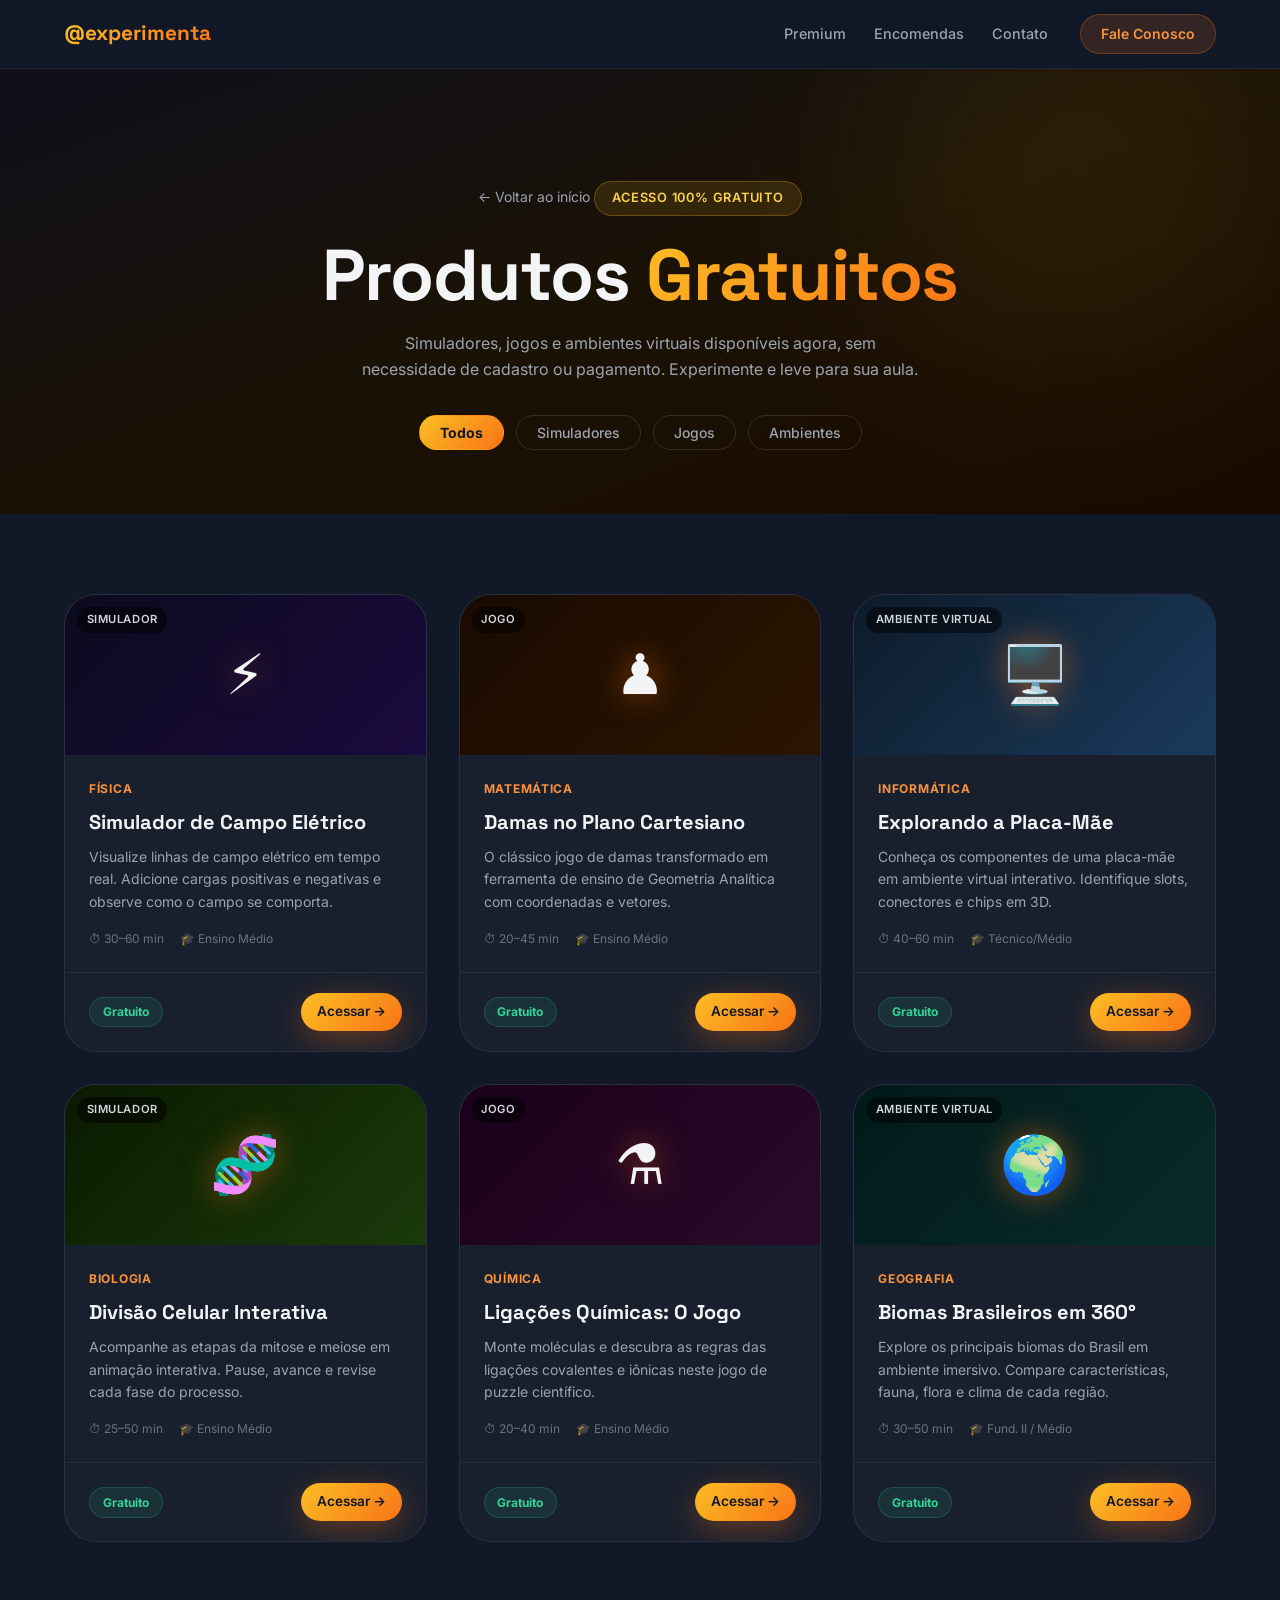
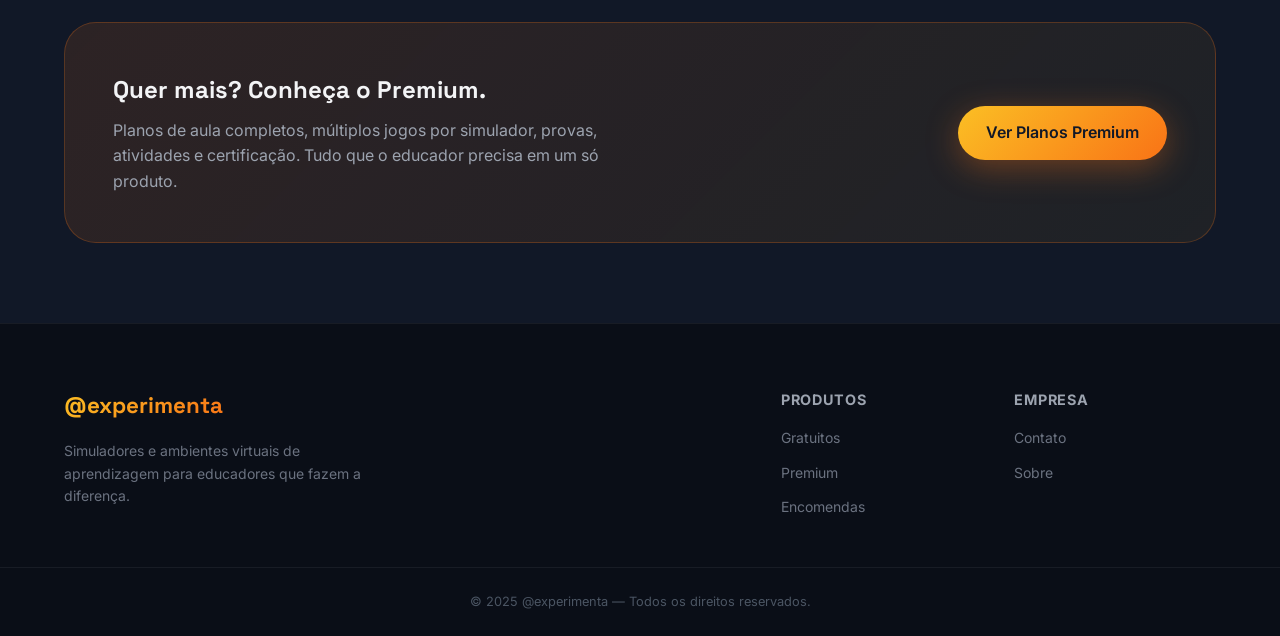
==== produtos.html @ bd44a57b "feat: criar landing page completa @experimenta Página de vendas para simuladores, ambientes virtuais" ====
<!DOCTYPE html>
<html lang="pt-BR">
<head>
  <meta charset="UTF-8" />
  <meta name="viewport" content="width=device-width, initial-scale=1.0" />
  <title>Produtos Gratuitos — @experimenta</title>
  <meta name="description" content="Explore simuladores, jogos digitais e ambientes virtuais de aprendizagem gratuitos do @experimenta." />
  <link rel="preconnect" href="https://fonts.googleapis.com" />
  <link rel="preconnect" href="https://fonts.gstatic.com" crossorigin />
  <link href="https://fonts.googleapis.com/css2?family=Inter:wght@400;500;600;700;800;900&family=Space+Grotesk:wght@400;500;600;700&display=swap" rel="stylesheet" />
  <link rel="stylesheet" href="styles.css" />
</head>
<body>

  <!-- NAVBAR -->
  <header class="navbar">
    <div class="container navbar__inner">
      <a href="index.html" class="navbar__logo">@experimenta</a>
      <nav class="navbar__links">
        <a href="index.html#premium">Premium</a>
        <a href="index.html#encomendas">Encomendas</a>
        <a href="index.html#contato">Contato</a>
      </nav>
      <a href="index.html#contato" class="btn btn--nav">Fale Conosco</a>
    </div>
  </header>

  <!-- HEADER DA PÁGINA -->
  <section class="products-hero">
    <div class="hero__bg-shape hero__bg-shape--1"></div>
    <div class="container products-hero__inner">
      <a href="index.html" class="back-link">← Voltar ao início</a>
      <span class="hero__badge">Acesso 100% Gratuito</span>
      <h1>Produtos <span class="highlight">Gratuitos</span></h1>
      <p>Simuladores, jogos e ambientes virtuais disponíveis agora, sem necessidade de cadastro ou pagamento. Experimente e leve para sua aula.</p>
      <div class="products-filter">
        <button class="filter-btn filter-btn--active" data-filter="all">Todos</button>
        <button class="filter-btn" data-filter="simulador">Simuladores</button>
        <button class="filter-btn" data-filter="jogo">Jogos</button>
        <button class="filter-btn" data-filter="ambiente">Ambientes</button>
      </div>
    </div>
  </section>

  <!-- GRADE DE PRODUTOS -->
  <section class="products-grid-section">
    <div class="container">
      <div class="products-grid" id="products-grid">

        <!-- PRODUTO 1 -->
        <article class="product-card" data-category="simulador">
          <div class="product-card__thumb product-card__thumb--physics">
            <span class="product-card__emoji">⚡</span>
            <span class="product-card__type">Simulador</span>
          </div>
          <div class="product-card__body">
            <span class="product-card__subject">Física</span>
            <h3>Simulador de Campo Elétrico</h3>
            <p>Visualize linhas de campo elétrico em tempo real. Adicione cargas positivas e negativas e observe como o campo se comporta.</p>
            <div class="product-card__meta">
              <span>⏱ 30–60 min</span>
              <span>🎓 Ensino Médio</span>
            </div>
          </div>
          <div class="product-card__footer">
            <span class="badge-free">Gratuito</span>
            <a href="#" class="btn btn--primary btn--sm">Acessar →</a>
          </div>
        </article>

        <!-- PRODUTO 2 -->
        <article class="product-card" data-category="jogo">
          <div class="product-card__thumb product-card__thumb--math">
            <span class="product-card__emoji">♟️</span>
            <span class="product-card__type">Jogo</span>
          </div>
          <div class="product-card__body">
            <span class="product-card__subject">Matemática</span>
            <h3>Damas no Plano Cartesiano</h3>
            <p>O clássico jogo de damas transformado em ferramenta de ensino de Geometria Analítica com coordenadas e vetores.</p>
            <div class="product-card__meta">
              <span>⏱ 20–45 min</span>
              <span>🎓 Ensino Médio</span>
            </div>
          </div>
          <div class="product-card__footer">
            <span class="badge-free">Gratuito</span>
            <a href="#" class="btn btn--primary btn--sm">Acessar →</a>
          </div>
        </article>

        <!-- PRODUTO 3 -->
        <article class="product-card" data-category="ambiente">
          <div class="product-card__thumb product-card__thumb--hardware">
            <span class="product-card__emoji">🖥️</span>
            <span class="product-card__type">Ambiente Virtual</span>
          </div>
          <div class="product-card__body">
            <span class="product-card__subject">Informática</span>
            <h3>Explorando a Placa-Mãe</h3>
            <p>Conheça os componentes de uma placa-mãe em ambiente virtual interativo. Identifique slots, conectores e chips em 3D.</p>
            <div class="product-card__meta">
              <span>⏱ 40–60 min</span>
              <span>🎓 Técnico/Médio</span>
            </div>
          </div>
          <div class="product-card__footer">
            <span class="badge-free">Gratuito</span>
            <a href="#" class="btn btn--primary btn--sm">Acessar →</a>
          </div>
        </article>

        <!-- PRODUTO 4 -->
        <article class="product-card" data-category="simulador">
          <div class="product-card__thumb product-card__thumb--bio">
            <span class="product-card__emoji">🧬</span>
            <span class="product-card__type">Simulador</span>
          </div>
          <div class="product-card__body">
            <span class="product-card__subject">Biologia</span>
            <h3>Divisão Celular Interativa</h3>
            <p>Acompanhe as etapas da mitose e meiose em animação interativa. Pause, avance e revise cada fase do processo.</p>
            <div class="product-card__meta">
              <span>⏱ 25–50 min</span>
              <span>🎓 Ensino Médio</span>
            </div>
          </div>
          <div class="product-card__footer">
            <span class="badge-free">Gratuito</span>
            <a href="#" class="btn btn--primary btn--sm">Acessar →</a>
          </div>
        </article>

        <!-- PRODUTO 5 -->
        <article class="product-card" data-category="jogo">
          <div class="product-card__thumb product-card__thumb--chemistry">
            <span class="product-card__emoji">⚗️</span>
            <span class="product-card__type">Jogo</span>
          </div>
          <div class="product-card__body">
            <span class="product-card__subject">Química</span>
            <h3>Ligações Químicas: O Jogo</h3>
            <p>Monte moléculas e descubra as regras das ligações covalentes e iônicas neste jogo de puzzle científico.</p>
            <div class="product-card__meta">
              <span>⏱ 20–40 min</span>
              <span>🎓 Ensino Médio</span>
            </div>
          </div>
          <div class="product-card__footer">
            <span class="badge-free">Gratuito</span>
            <a href="#" class="btn btn--primary btn--sm">Acessar →</a>
          </div>
        </article>

        <!-- PRODUTO 6 -->
        <article class="product-card" data-category="ambiente">
          <div class="product-card__thumb product-card__thumb--geo">
            <span class="product-card__emoji">🌍</span>
            <span class="product-card__type">Ambiente Virtual</span>
          </div>
          <div class="product-card__body">
            <span class="product-card__subject">Geografia</span>
            <h3>Biomas Brasileiros em 360°</h3>
            <p>Explore os principais biomas do Brasil em ambiente imersivo. Compare características, fauna, flora e clima de cada região.</p>
            <div class="product-card__meta">
              <span>⏱ 30–50 min</span>
              <span>🎓 Fund. II / Médio</span>
            </div>
          </div>
          <div class="product-card__footer">
            <span class="badge-free">Gratuito</span>
            <a href="#" class="btn btn--primary btn--sm">Acessar →</a>
          </div>
        </article>

      </div>
    </div>
  </section>

  <!-- BANNER PREMIUM -->
  <section class="products-premium-banner">
    <div class="container">
      <div class="premium-banner">
        <div class="premium-banner__text">
          <h3>Quer mais? Conheça o Premium.</h3>
          <p>Planos de aula completos, múltiplos jogos por simulador, provas, atividades e certificação. Tudo que o educador precisa em um só produto.</p>
        </div>
        <a href="index.html#premium" class="btn btn--primary btn--lg">Ver Planos Premium</a>
      </div>
    </div>
  </section>

  <!-- FOOTER -->
  <footer class="footer">
    <div class="container footer__inner">
      <div class="footer__brand">
        <a href="index.html" class="navbar__logo">@experimenta</a>
        <p>Simuladores e ambientes virtuais de aprendizagem para educadores que fazem a diferença.</p>
      </div>
      <div class="footer__links">
        <div class="footer__col">
          <h5>Produtos</h5>
          <a href="produtos.html">Gratuitos</a>
          <a href="index.html#premium">Premium</a>
          <a href="index.html#encomendas">Encomendas</a>
        </div>
        <div class="footer__col">
          <h5>Empresa</h5>
          <a href="index.html#contato">Contato</a>
          <a href="#">Sobre</a>
        </div>
      </div>
    </div>
    <div class="footer__bottom">
      <p>© 2025 @experimenta — Todos os direitos reservados.</p>
    </div>
  </footer>

  <script src="main.js"></script>
</body>
</html>
---- styles.css ----
/* ================================================
   @experimenta — Design System
   Identidade visual: Amarelo & Laranja
   ================================================ */

:root {
  /* Brand Colors */
  --yellow-50:  #fffbeb;
  --yellow-100: #fef3c7;
  --yellow-300: #fcd34d;
  --yellow-400: #fbbf24;
  --yellow-500: #f59e0b;
  --yellow-600: #d97706;

  --orange-400: #fb923c;
  --orange-500: #f97316;
  --orange-600: #ea580c;
  --orange-700: #c2410c;

  /* Neutral */
  --gray-50:  #f9fafb;
  --gray-100: #f3f4f6;
  --gray-200: #e5e7eb;
  --gray-300: #d1d5db;
  --gray-400: #9ca3af;
  --gray-500: #6b7280;
  --gray-600: #4b5563;
  --gray-700: #374151;
  --gray-800: #1f2937;
  --gray-900: #111827;

  /* Brand Gradient */
  --gradient-brand: linear-gradient(135deg, var(--yellow-400) 0%, var(--orange-500) 100%);
  --gradient-brand-hover: linear-gradient(135deg, var(--yellow-500) 0%, var(--orange-600) 100%);
  --gradient-dark: linear-gradient(135deg, #1a1a2e 0%, #16213e 100%);
  --gradient-hero: linear-gradient(160deg, #0f0f1a 0%, #1a1205 50%, #1a0a00 100%);

  /* Typography */
  --font-sans: 'Inter', system-ui, -apple-system, sans-serif;
  --font-display: 'Space Grotesk', var(--font-sans);

  /* Spacing */
  --section-py: 5rem;
  --container-max: 1200px;

  /* Border Radius */
  --radius-sm: 0.5rem;
  --radius-md: 1rem;
  --radius-lg: 1.5rem;
  --radius-xl: 2rem;
  --radius-full: 9999px;

  /* Shadows */
  --shadow-sm: 0 1px 2px rgba(0,0,0,.05);
  --shadow-md: 0 4px 16px rgba(0,0,0,.12);
  --shadow-lg: 0 8px 32px rgba(0,0,0,.2);
  --shadow-brand: 0 8px 32px rgba(249,115,22,.35);
  --shadow-brand-hover: 0 12px 48px rgba(249,115,22,.5);
}

/* ---- Reset & Base ---- */
*, *::before, *::after { box-sizing: border-box; margin: 0; padding: 0; }

html { scroll-behavior: smooth; }

body {
  font-family: var(--font-sans);
  background: var(--gray-900);
  color: var(--gray-100);
  line-height: 1.6;
  overflow-x: hidden;
}

a { color: inherit; text-decoration: none; }
ul { list-style: none; }
img { max-width: 100%; display: block; }
button { cursor: pointer; font-family: inherit; }

.container {
  width: 100%;
  max-width: var(--container-max);
  margin: 0 auto;
  padding: 0 1.5rem;
}

/* ---- Typography ---- */
h1 { font-family: var(--font-display); font-size: clamp(2.5rem, 6vw, 4.5rem); font-weight: 800; line-height: 1.1; letter-spacing: -0.02em; }
h2 { font-family: var(--font-display); font-size: clamp(1.75rem, 4vw, 2.75rem); font-weight: 700; line-height: 1.2; letter-spacing: -0.01em; }
h3 { font-family: var(--font-display); font-size: 1.25rem; font-weight: 700; }
h4 { font-family: var(--font-display); font-size: 1.1rem; font-weight: 600; }
h5 { font-size: 0.9rem; font-weight: 700; text-transform: uppercase; letter-spacing: 0.05em; color: var(--gray-400); }

.highlight {
  background: var(--gradient-brand);
  -webkit-background-clip: text;
  -webkit-text-fill-color: transparent;
  background-clip: text;
}

/* ---- Section Header ---- */
.section-header {
  text-align: center;
  max-width: 640px;
  margin: 0 auto 3.5rem;
}
.section-header p { color: var(--gray-400); margin-top: 0.75rem; font-size: 1.05rem; }

.section-badge {
  display: inline-block;
  padding: 0.35rem 1rem;
  background: rgba(249,115,22,.15);
  border: 1px solid rgba(249,115,22,.3);
  border-radius: var(--radius-full);
  font-size: 0.8rem;
  font-weight: 600;
  color: var(--orange-400);
  letter-spacing: 0.05em;
  text-transform: uppercase;
  margin-bottom: 1rem;
}

/* ================================================
   BUTTONS
   ================================================ */
.btn {
  display: inline-flex;
  align-items: center;
  justify-content: center;
  gap: 0.5rem;
  padding: 0.75rem 1.5rem;
  border-radius: var(--radius-full);
  font-size: 0.95rem;
  font-weight: 600;
  border: none;
  transition: all 0.25s ease;
  cursor: pointer;
  white-space: nowrap;
}

.btn--primary {
  background: var(--gradient-brand);
  color: var(--gray-900);
  box-shadow: var(--shadow-brand);
}
.btn--primary:hover {
  background: var(--gradient-brand-hover);
  box-shadow: var(--shadow-brand-hover);
  transform: translateY(-2px);
}

.btn--outline {
  background: transparent;
  color: var(--gray-100);
  border: 2px solid rgba(255,255,255,.2);
}
.btn--outline:hover {
  border-color: var(--orange-400);
  color: var(--orange-400);
  transform: translateY(-2px);
}

.btn--nav {
  background: rgba(249,115,22,.15);
  border: 1px solid rgba(249,115,22,.3);
  color: var(--orange-400);
  padding: 0.5rem 1.25rem;
  font-size: 0.875rem;
}
.btn--nav:hover {
  background: rgba(249,115,22,.25);
  border-color: var(--orange-400);
}

.btn--xl { padding: 1.1rem 2rem; font-size: 1.1rem; }
.btn--lg { padding: 0.9rem 1.75rem; font-size: 1rem; }
.btn--sm { padding: 0.5rem 1rem; font-size: 0.85rem; }
.btn--full { width: 100%; }

/* Big CTA Button */
.btn--cta-big {
  display: flex;
  flex-direction: column;
  align-items: center;
  gap: 0.35rem;
  padding: 1.5rem 3rem;
  background: var(--gradient-brand);
  color: var(--gray-900);
  border-radius: var(--radius-xl);
  font-size: 1.3rem;
  font-weight: 800;
  box-shadow: var(--shadow-brand-hover), 0 0 0 0 rgba(249,115,22,0);
  transition: all 0.3s ease;
  animation: pulse-glow 2.5s infinite;
  text-align: center;
  min-width: 340px;
}
.btn--cta-big small {
  font-size: 0.8rem;
  font-weight: 500;
  opacity: 0.75;
}
.btn--cta-big:hover {
  transform: translateY(-4px) scale(1.02);
  box-shadow: var(--shadow-brand-hover), 0 0 50px rgba(249,115,22,.6);
  animation: none;
}

@keyframes pulse-glow {
  0%, 100% { box-shadow: var(--shadow-brand), 0 0 0 0 rgba(249,115,22,0.4); }
  50%       { box-shadow: var(--shadow-brand-hover), 0 0 30px rgba(249,115,22,0.5); }
}

.btn__icon { font-size: 1.2em; }
.btn__arrow { font-size: 1.1em; transition: transform 0.2s; }
.btn--primary:hover .btn__arrow { transform: translateX(4px); }

/* ================================================
   NAVBAR
   ================================================ */
.navbar {
  position: sticky;
  top: 0;
  z-index: 100;
  background: rgba(17,24,39,.85);
  backdrop-filter: blur(16px);
  border-bottom: 1px solid rgba(255,255,255,.06);
}
.navbar__inner {
  display: flex;
  align-items: center;
  gap: 2rem;
  height: 68px;
}
.navbar__logo {
  font-family: var(--font-display);
  font-size: 1.3rem;
  font-weight: 800;
  background: var(--gradient-brand);
  -webkit-background-clip: text;
  -webkit-text-fill-color: transparent;
  background-clip: text;
  flex-shrink: 0;
}
.navbar__links {
  display: flex;
  gap: 1.75rem;
  margin-left: auto;
}
.navbar__links a {
  font-size: 0.9rem;
  font-weight: 500;
  color: var(--gray-400);
  transition: color 0.2s;
}
.navbar__links a:hover { color: var(--gray-100); }

/* ================================================
   HERO
   ================================================ */
.hero {
  position: relative;
  min-height: 90vh;
  display: flex;
  align-items: center;
  background: var(--gradient-hero);
  overflow: hidden;
  padding: 6rem 0 4rem;
}
.hero__bg-shape {
  position: absolute;
  border-radius: 50%;
  filter: blur(80px);
  opacity: 0.4;
  pointer-events: none;
}
.hero__bg-shape--1 {
  width: 600px; height: 600px;
  background: radial-gradient(circle, rgba(251,191,36,.25) 0%, transparent 70%);
  top: -200px; right: -100px;
}
.hero__bg-shape--2 {
  width: 400px; height: 400px;
  background: radial-gradient(circle, rgba(249,115,22,.2) 0%, transparent 70%);
  bottom: -100px; left: -50px;
}

.hero__content {
  position: relative;
  z-index: 2;
  max-width: 680px;
}
.hero__badge {
  display: inline-block;
  padding: 0.4rem 1.1rem;
  background: rgba(251,191,36,.12);
  border: 1px solid rgba(251,191,36,.25);
  border-radius: var(--radius-full);
  font-size: 0.8rem;
  font-weight: 600;
  color: var(--yellow-300);
  letter-spacing: 0.06em;
  text-transform: uppercase;
  margin-bottom: 1.25rem;
}
.hero__title { color: #ffffff; margin-bottom: 1.25rem; }
.hero__subtitle {
  font-size: 1.1rem;
  color: var(--gray-400);
  max-width: 580px;
  margin-bottom: 2.5rem;
  line-height: 1.7;
}
.hero__actions {
  display: flex;
  flex-wrap: wrap;
  gap: 1rem;
  margin-bottom: 3rem;
}
.hero__stats {
  display: flex;
  align-items: center;
  gap: 2rem;
}
.stat strong {
  display: block;
  font-family: var(--font-display);
  font-size: 1.5rem;
  font-weight: 800;
  background: var(--gradient-brand);
  -webkit-background-clip: text;
  -webkit-text-fill-color: transparent;
  background-clip: text;
}
.stat span { font-size: 0.8rem; color: var(--gray-500); }
.stat__divider {
  width: 1px; height: 2.5rem;
  background: rgba(255,255,255,.1);
}

/* Hero floating cards */
.hero__visual {
  position: absolute;
  right: 0;
  top: 50%;
  transform: translateY(-50%);
  width: 380px;
  height: 400px;
  pointer-events: none;
}
.hero__card {
  position: absolute;
  background: rgba(255,255,255,.05);
  backdrop-filter: blur(10px);
  border: 1px solid rgba(255,255,255,.1);
  border-radius: var(--radius-lg);
  padding: 1.25rem 1.5rem;
  display: flex;
  flex-direction: column;
  align-items: center;
  gap: 0.5rem;
  min-width: 130px;
}
.hero__card p { font-size: 0.85rem; font-weight: 500; color: var(--gray-300); }
.card-glow {
  position: absolute;
  inset: 0;
  border-radius: inherit;
  background: var(--gradient-brand);
  opacity: 0.06;
}
.hero__card .card-emoji { font-size: 2rem; }
.hero__card--1 { top: 40px;  right: 60px;  animation: float 4s ease-in-out infinite; }
.hero__card--2 { top: 170px; right: 0px;   animation: float 4s ease-in-out 1.2s infinite; }
.hero__card--3 { top: 290px; right: 90px;  animation: float 4s ease-in-out 2.4s infinite; }

@keyframes float {
  0%, 100% { transform: translateY(0); }
  50%       { transform: translateY(-12px); }
}

/* ================================================
   CTA FREE SECTION
   ================================================ */
.cta-free {
  background: linear-gradient(135deg, rgba(251,191,36,.08) 0%, rgba(249,115,22,.08) 100%);
  border-top: 1px solid rgba(249,115,22,.15);
  border-bottom: 1px solid rgba(249,115,22,.15);
  padding: 5rem 0;
}
.cta-free__inner {
  display: flex;
  align-items: center;
  justify-content: space-between;
  gap: 3rem;
  flex-wrap: wrap;
}
.cta-free__text h2 { margin-bottom: 0.75rem; }
.cta-free__text p { color: var(--gray-400); max-width: 480px; }

/* ================================================
   COMPARE SECTION
   ================================================ */
.compare {
  padding: var(--section-py) 0;
}
.compare__grid {
  display: grid;
  grid-template-columns: 1fr 1fr;
  gap: 2rem;
  max-width: 860px;
  margin: 0 auto;
}
.compare__card {
  position: relative;
  border-radius: var(--radius-xl);
  padding: 2.5rem;
  border: 1px solid rgba(255,255,255,.08);
  background: rgba(255,255,255,.03);
  transition: transform 0.3s, box-shadow 0.3s;
}
.compare__card:hover { transform: translateY(-6px); }
.compare__card--free:hover { box-shadow: var(--shadow-md); }
.compare__card--premium {
  border-color: rgba(249,115,22,.4);
  background: linear-gradient(160deg, rgba(249,115,22,.08) 0%, rgba(251,191,36,.04) 100%);
}
.compare__card--premium:hover { box-shadow: var(--shadow-brand); }
.compare__badge-popular {
  position: absolute;
  top: -14px;
  left: 50%;
  transform: translateX(-50%);
  background: var(--gradient-brand);
  color: var(--gray-900);
  font-size: 0.75rem;
  font-weight: 700;
  padding: 0.35rem 1rem;
  border-radius: var(--radius-full);
  white-space: nowrap;
}
.compare__card-header { margin-bottom: 2rem; }
.compare__card-header h3 { margin: 0.5rem 0 0.5rem; }
.compare__card-header p { color: var(--gray-400); font-size: 0.9rem; }
.plan-tag {
  display: inline-block;
  padding: 0.25rem 0.75rem;
  border-radius: var(--radius-full);
  font-size: 0.75rem;
  font-weight: 700;
  text-transform: uppercase;
  letter-spacing: 0.05em;
}
.plan-tag--free { background: rgba(255,255,255,.1); color: var(--gray-300); }
.plan-tag--premium { background: var(--gradient-brand); color: var(--gray-900); }

/* Feature list */
.feature-list { margin-bottom: 2rem; display: flex; flex-direction: column; gap: 0.75rem; }
.feature-list__item {
  display: flex;
  align-items: center;
  gap: 0.75rem;
  font-size: 0.9rem;
  padding: 0.5rem 0;
  border-bottom: 1px solid rgba(255,255,255,.04);
}
.feature-list__item::before {
  content: '';
  display: inline-block;
  width: 20px; height: 20px;
  border-radius: 50%;
  flex-shrink: 0;
  background-size: contain;
  background-repeat: no-repeat;
  background-position: center;
}
.feature-list__item--yes::before {
  content: '✓';
  display: flex;
  align-items: center;
  justify-content: center;
  background: rgba(249,115,22,.2);
  color: var(--orange-400);
  font-size: 0.7rem;
  font-weight: 700;
}
.feature-list__item--yes { color: var(--gray-200); }
.feature-list__item--no::before {
  content: '✕';
  display: flex;
  align-items: center;
  justify-content: center;
  background: rgba(255,255,255,.06);
  color: var(--gray-600);
  font-size: 0.65rem;
}
.feature-list__item--no { color: var(--gray-600); }

/* ================================================
   HOW IT WORKS
   ================================================ */
.how-it-works {
  padding: var(--section-py) 0;
  background: rgba(255,255,255,.01);
  border-top: 1px solid rgba(255,255,255,.05);
}
.hiw-grid {
  display: grid;
  grid-template-columns: repeat(3, 1fr);
  gap: 2rem;
}
.hiw-item {
  padding: 2rem;
  border-radius: var(--radius-lg);
  border: 1px solid rgba(255,255,255,.07);
  background: rgba(255,255,255,.02);
  transition: border-color 0.3s, transform 0.3s;
}
.hiw-item:hover {
  border-color: rgba(249,115,22,.3);
  transform: translateY(-4px);
}
.hiw-icon {
  font-size: 2.25rem;
  margin-bottom: 1rem;
}
.hiw-item h4 { margin-bottom: 0.5rem; }
.hiw-item p { color: var(--gray-400); font-size: 0.9rem; line-height: 1.65; }

/* ================================================
   ORDERS / ENCOMENDAS
   ================================================ */
.orders {
  padding: var(--section-py) 0;
}
.orders__grid {
  display: grid;
  grid-template-columns: repeat(3, 1fr);
  gap: 2rem;
  margin-bottom: 3rem;
}
.order-card {
  border-radius: var(--radius-xl);
  overflow: hidden;
  border: 1px solid rgba(255,255,255,.08);
  background: rgba(255,255,255,.03);
  transition: transform 0.3s, box-shadow 0.3s, border-color 0.3s;
}
.order-card:hover {
  transform: translateY(-8px);
  box-shadow: var(--shadow-brand);
  border-color: rgba(249,115,22,.3);
}
.order-card__visual {
  position: relative;
  height: 180px;
  display: flex;
  align-items: center;
  justify-content: center;
  overflow: hidden;
}
.order-card__visual--motherboard {
  background: linear-gradient(135deg, #0d1b2a 0%, #1a3a5c 100%);
}
.order-card__visual--efield {
  background: linear-gradient(135deg, #0c0a1e 0%, #1a0a3e 50%, #0a1a10 100%);
}
.order-card__visual--checkers {
  background: linear-gradient(135deg, #1a0a00 0%, #2a1500 50%, #1a1a1a 100%);
}
.order-card__dots {
  position: absolute;
  inset: 0;
  background-image:
    radial-gradient(circle, rgba(249,115,22,.3) 1px, transparent 1px);
  background-size: 24px 24px;
  opacity: 0.5;
}
.order-card__emoji {
  font-size: 4rem;
  position: relative;
  z-index: 2;
  filter: drop-shadow(0 0 20px rgba(249,115,22,.6));
  animation: float 4s ease-in-out infinite;
}
.order-card__body { padding: 1.75rem; }
.order-tag {
  display: inline-block;
  font-size: 0.75rem;
  font-weight: 600;
  text-transform: uppercase;
  letter-spacing: 0.06em;
  color: var(--orange-400);
  margin-bottom: 0.75rem;
}
.order-card__body h3 { margin-bottom: 0.75rem; }
.order-card__body p { color: var(--gray-400); font-size: 0.9rem; line-height: 1.65; margin-bottom: 1.25rem; }
.order-card__tags { display: flex; flex-wrap: wrap; gap: 0.5rem; }
.order-card__tags span {
  padding: 0.25rem 0.75rem;
  background: rgba(255,255,255,.06);
  border-radius: var(--radius-full);
  font-size: 0.75rem;
  color: var(--gray-400);
}
.orders__cta {
  text-align: center;
  display: flex;
  flex-direction: column;
  align-items: center;
  gap: 1.25rem;
}
.orders__cta p { color: var(--gray-400); font-size: 1.05rem; }

/* ================================================
   SOCIAL PROOF / PILLARS
   ================================================ */
.social-proof {
  padding: var(--section-py) 0;
  background: rgba(255,255,255,.01);
  border-top: 1px solid rgba(255,255,255,.05);
  border-bottom: 1px solid rgba(255,255,255,.05);
}
.pillars {
  display: grid;
  grid-template-columns: repeat(4, 1fr);
  gap: 2rem;
}
.pillar {
  text-align: center;
  padding: 2rem 1rem;
}
.pillar__icon { font-size: 2.5rem; margin-bottom: 1rem; }
.pillar h4 { margin-bottom: 0.5rem; }
.pillar p { color: var(--gray-400); font-size: 0.875rem; line-height: 1.6; }

/* ================================================
   CONTACT
   ================================================ */
.contact {
  padding: var(--section-py) 0;
}
.contact__inner {
  display: grid;
  grid-template-columns: 1fr 1fr;
  gap: 5rem;
  align-items: start;
}
.contact__text .section-badge { margin-bottom: 0.75rem; }
.contact__text h2 { margin-bottom: 1rem; }
.contact__text > p { color: var(--gray-400); line-height: 1.7; margin-bottom: 2rem; }
.contact__channels { display: flex; flex-direction: column; gap: 1rem; }
.contact__link {
  display: flex;
  align-items: center;
  gap: 0.75rem;
  color: var(--gray-300);
  font-size: 0.95rem;
  transition: color 0.2s;
}
.contact__link:hover { color: var(--orange-400); }
.contact__link span { font-size: 1.2rem; }

/* Form */
.contact__form { display: flex; flex-direction: column; gap: 1.25rem; }
.form-group { display: flex; flex-direction: column; gap: 0.4rem; }
.form-group label { font-size: 0.85rem; font-weight: 600; color: var(--gray-300); }
.form-group input,
.form-group select,
.form-group textarea {
  background: rgba(255,255,255,.05);
  border: 1px solid rgba(255,255,255,.1);
  border-radius: var(--radius-md);
  padding: 0.75rem 1rem;
  font-size: 0.95rem;
  color: var(--gray-100);
  font-family: inherit;
  transition: border-color 0.2s, box-shadow 0.2s;
  outline: none;
}
.form-group select {
  appearance: none;
  background-image: url("data:image/svg+xml,%3Csvg xmlns='http://www.w3.org/2000/svg' width='12' height='12' viewBox='0 0 12 12'%3E%3Cpath fill='%236b7280' d='M6 8L1 3h10z'/%3E%3C/svg%3E");
  background-repeat: no-repeat;
  background-position: right 1rem center;
}
.form-group select option { background: var(--gray-800); }
.form-group input:focus,
.form-group select:focus,
.form-group textarea:focus {
  border-color: var(--orange-500);
  box-shadow: 0 0 0 3px rgba(249,115,22,.15);
}
.form-group input::placeholder,
.form-group textarea::placeholder { color: var(--gray-600); }
.form-success {
  text-align: center;
  color: #34d399;
  font-size: 0.9rem;
  font-weight: 500;
  padding: 0.75rem;
  background: rgba(52,211,153,.1);
  border-radius: var(--radius-md);
}

/* ================================================
   FOOTER
   ================================================ */
.footer {
  background: rgba(0,0,0,.4);
  border-top: 1px solid rgba(255,255,255,.06);
  padding: 4rem 0 0;
}
.footer__inner {
  display: grid;
  grid-template-columns: 1.5fr 1fr;
  gap: 4rem;
  padding-bottom: 3rem;
}
.footer__brand .navbar__logo {
  display: inline-block;
  margin-bottom: 1rem;
  font-size: 1.4rem;
}
.footer__brand p { color: var(--gray-500); font-size: 0.875rem; max-width: 300px; }
.footer__links { display: grid; grid-template-columns: repeat(2, 1fr); gap: 2rem; }
.footer__col { display: flex; flex-direction: column; gap: 0.75rem; }
.footer__col h5 { margin-bottom: 0.25rem; }
.footer__col a { font-size: 0.875rem; color: var(--gray-500); transition: color 0.2s; }
.footer__col a:hover { color: var(--orange-400); }
.footer__bottom {
  border-top: 1px solid rgba(255,255,255,.06);
  padding: 1.5rem 0;
  text-align: center;
}
.footer__bottom p { font-size: 0.8rem; color: var(--gray-600); }

/* ================================================
   PRODUCTS PAGE
   ================================================ */
.products-hero {
  position: relative;
  padding: 7rem 0 4rem;
  background: var(--gradient-hero);
  overflow: hidden;
  text-align: center;
}
.products-hero__inner { position: relative; z-index: 2; }
.back-link {
  display: inline-flex;
  align-items: center;
  gap: 0.5rem;
  color: var(--gray-400);
  font-size: 0.875rem;
  margin-bottom: 1.5rem;
  transition: color 0.2s;
}
.back-link:hover { color: var(--orange-400); }
.products-hero h1 { margin-bottom: 1rem; }
.products-hero p { color: var(--gray-400); max-width: 560px; margin: 0 auto 2rem; }

/* Filter buttons */
.products-filter {
  display: flex;
  justify-content: center;
  gap: 0.75rem;
  flex-wrap: wrap;
}
.filter-btn {
  padding: 0.5rem 1.25rem;
  border-radius: var(--radius-full);
  border: 1px solid rgba(255,255,255,.12);
  background: transparent;
  color: var(--gray-400);
  font-size: 0.875rem;
  font-weight: 500;
  transition: all 0.2s;
}
.filter-btn:hover { border-color: var(--orange-400); color: var(--orange-400); }
.filter-btn--active {
  background: var(--gradient-brand);
  border-color: transparent;
  color: var(--gray-900);
  font-weight: 700;
}

.products-grid-section { padding: var(--section-py) 0; }
.products-grid {
  display: grid;
  grid-template-columns: repeat(3, 1fr);
  gap: 2rem;
}

/* Product Cards */
.product-card {
  border-radius: var(--radius-xl);
  overflow: hidden;
  border: 1px solid rgba(255,255,255,.08);
  background: rgba(255,255,255,.03);
  display: flex;
  flex-direction: column;
  transition: transform 0.3s, box-shadow 0.3s, border-color 0.3s;
}
.product-card:hover {
  transform: translateY(-6px);
  box-shadow: var(--shadow-brand);
  border-color: rgba(249,115,22,.3);
}
.product-card__thumb {
  position: relative;
  height: 160px;
  display: flex;
  align-items: center;
  justify-content: center;
}
.product-card__thumb--physics   { background: linear-gradient(135deg, #0c0a1e, #1a0a3e); }
.product-card__thumb--math      { background: linear-gradient(135deg, #1a0a00, #2a1500); }
.product-card__thumb--hardware  { background: linear-gradient(135deg, #0d1b2a, #1a3a5c); }
.product-card__thumb--bio       { background: linear-gradient(135deg, #0a1a00, #1a3a0a); }
.product-card__thumb--chemistry { background: linear-gradient(135deg, #1a001a, #2a0a2a); }
.product-card__thumb--geo       { background: linear-gradient(135deg, #001a1a, #0a2a2a); }

.product-card__emoji { font-size: 3.5rem; filter: drop-shadow(0 0 16px rgba(249,115,22,.5)); }
.product-card__type {
  position: absolute;
  top: 0.75rem; left: 0.75rem;
  padding: 0.25rem 0.6rem;
  background: rgba(0,0,0,.5);
  backdrop-filter: blur(8px);
  border-radius: var(--radius-full);
  font-size: 0.7rem;
  font-weight: 600;
  color: var(--gray-300);
  text-transform: uppercase;
  letter-spacing: 0.05em;
}
.product-card__body { padding: 1.5rem; flex: 1; }
.product-card__subject {
  font-size: 0.75rem;
  font-weight: 700;
  color: var(--orange-400);
  text-transform: uppercase;
  letter-spacing: 0.06em;
  display: block;
  margin-bottom: 0.5rem;
}
.product-card__body h3 { margin-bottom: 0.5rem; }
.product-card__body p { color: var(--gray-400); font-size: 0.875rem; line-height: 1.6; margin-bottom: 1rem; }
.product-card__meta { display: flex; gap: 1rem; flex-wrap: wrap; }
.product-card__meta span { font-size: 0.75rem; color: var(--gray-500); }
.product-card__footer {
  padding: 1.25rem 1.5rem;
  border-top: 1px solid rgba(255,255,255,.06);
  display: flex;
  align-items: center;
  justify-content: space-between;
}

.badge-free {
  padding: 0.3rem 0.8rem;
  background: rgba(52,211,153,.1);
  border: 1px solid rgba(52,211,153,.2);
  border-radius: var(--radius-full);
  font-size: 0.75rem;
  font-weight: 700;
  color: #34d399;
}

/* Premium banner on products page */
.products-premium-banner { padding: 0 0 var(--section-py); }
.premium-banner {
  display: flex;
  align-items: center;
  justify-content: space-between;
  gap: 2rem;
  flex-wrap: wrap;
  padding: 3rem;
  border-radius: var(--radius-xl);
  background: linear-gradient(135deg, rgba(249,115,22,.12) 0%, rgba(251,191,36,.06) 100%);
  border: 1px solid rgba(249,115,22,.25);
}
.premium-banner h3 { font-size: 1.5rem; margin-bottom: 0.5rem; }
.premium-banner p { color: var(--gray-400); max-width: 520px; }

/* ================================================
   RESPONSIVE
   ================================================ */
@media (max-width: 1024px) {
  .hero__visual { display: none; }
  .orders__grid { grid-template-columns: 1fr; }
  .hiw-grid { grid-template-columns: repeat(2, 1fr); }
  .pillars { grid-template-columns: repeat(2, 1fr); }
  .products-grid { grid-template-columns: repeat(2, 1fr); }
}

@media (max-width: 768px) {
  :root { --section-py: 3.5rem; }
  .navbar__links { display: none; }
  .compare__grid { grid-template-columns: 1fr; }
  .contact__inner { grid-template-columns: 1fr; gap: 3rem; }
  .footer__inner { grid-template-columns: 1fr; gap: 2rem; }
  .cta-free__inner { flex-direction: column; text-align: center; }
  .btn--cta-big { min-width: 280px; }
  .hero__stats { gap: 1.25rem; }
  .hiw-grid { grid-template-columns: 1fr; }
  .pillars { grid-template-columns: 1fr; }
  .products-grid { grid-template-columns: 1fr; }
  .premium-banner { flex-direction: column; text-align: center; }
}

@media (max-width: 480px) {
  .hero__actions { flex-direction: column; }
  .hero__actions .btn { width: 100%; }
  .btn--cta-big { width: 100%; min-width: unset; }
}

/* ================================================
   SCROLL REVEAL ANIMATION
   ================================================ */
.reveal {
  opacity: 0;
  transform: translateY(28px);
  transition: opacity 0.6s ease, transform 0.6s ease;
}
.reveal.visible {
  opacity: 1;
  transform: translateY(0);
}
.reveal-delay-1 { transition-delay: 0.1s; }
.reveal-delay-2 { transition-delay: 0.2s; }
.reveal-delay-3 { transition-delay: 0.3s; }
.reveal-delay-4 { transition-delay: 0.4s; }
.reveal-delay-5 { transition-delay: 0.5s; }
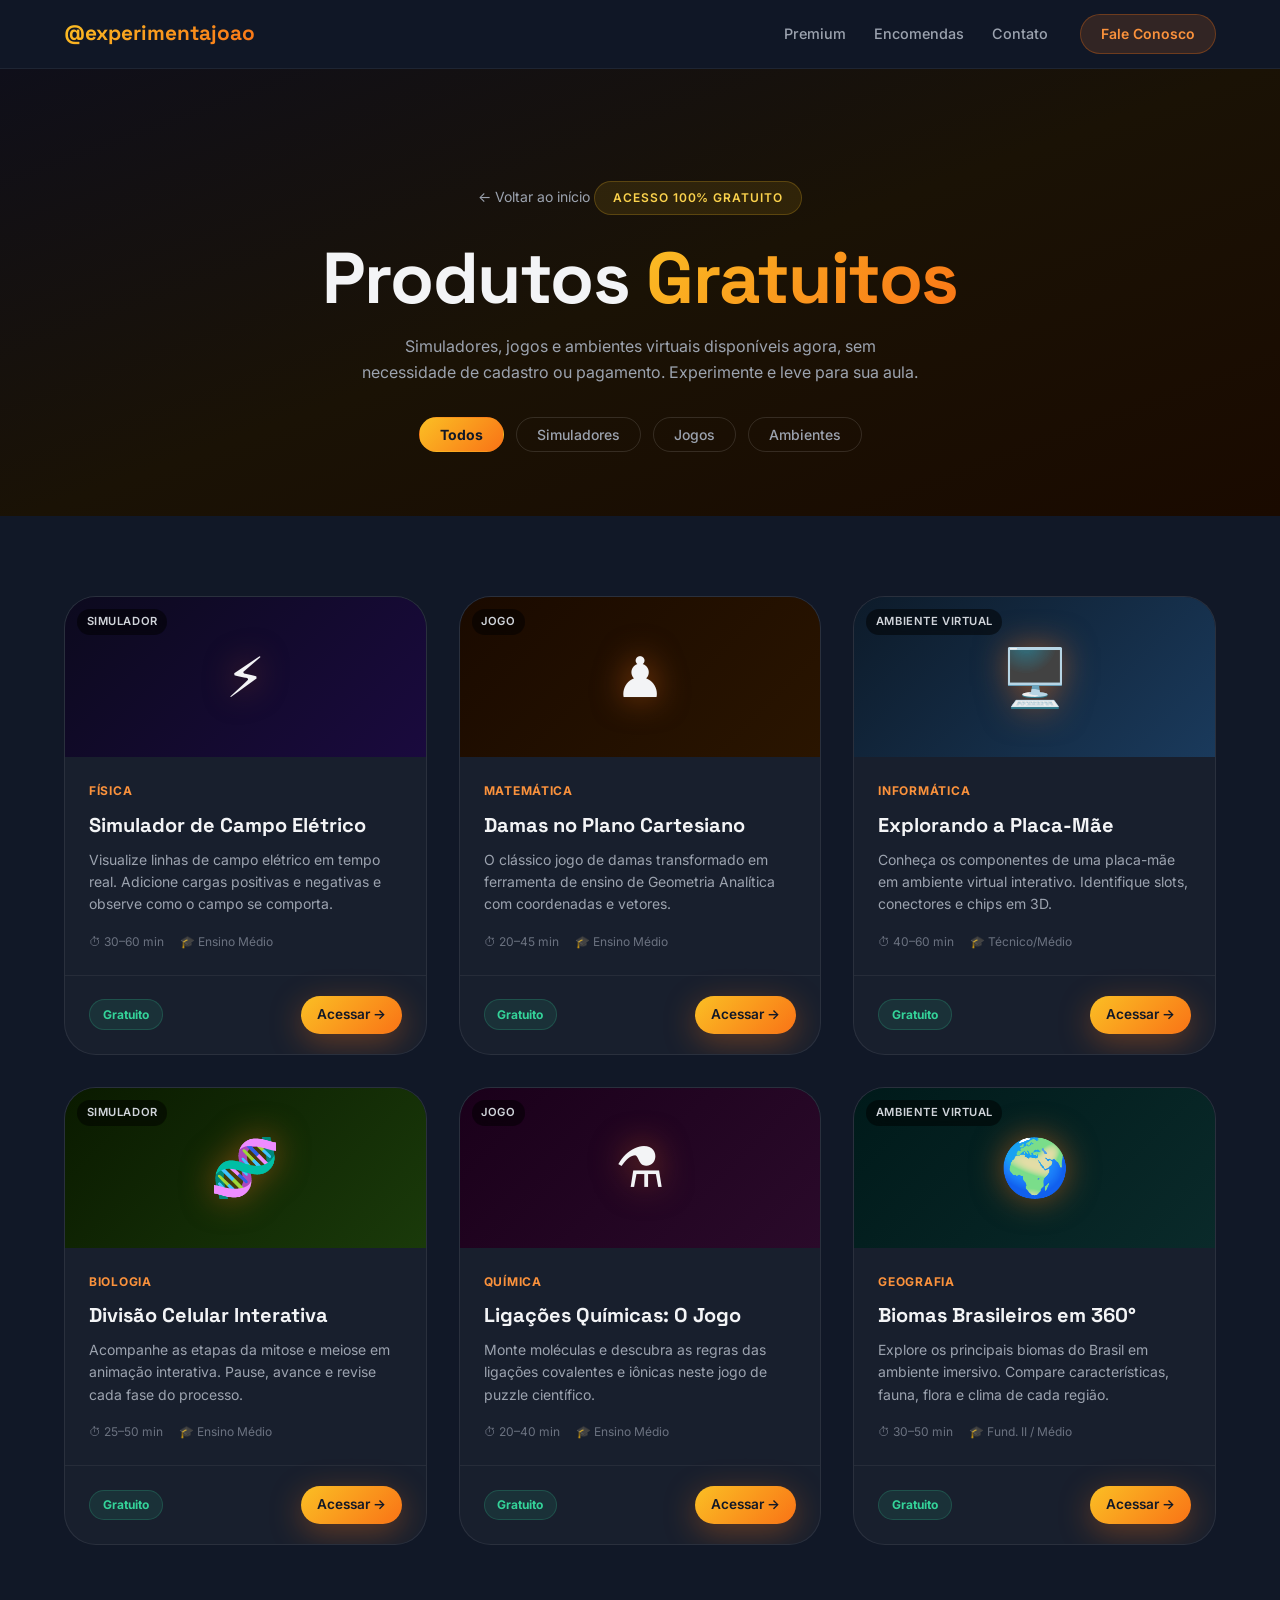
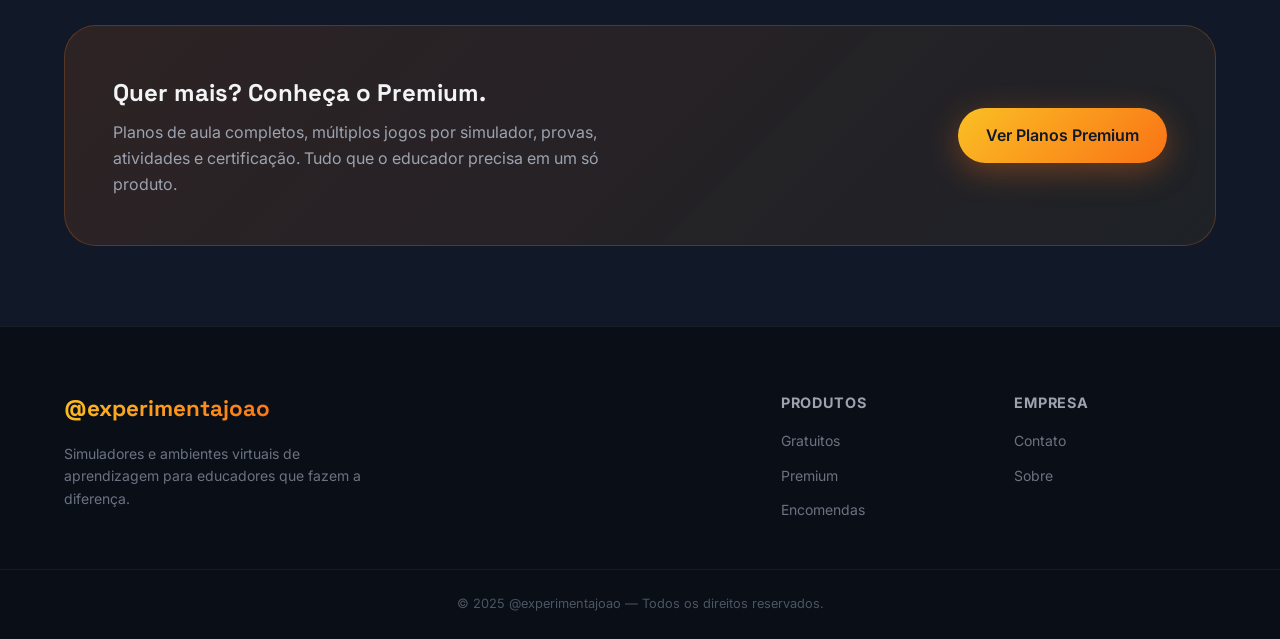
==== commit c69313df: "refactor: simplificar página, corrigir handles e adicionar WhatsApp - Troca todos @experimenta → @ex" ====
--- a/produtos.html
+++ b/produtos.html
@@ -3,8 +3,8 @@
 <head>
   <meta charset="UTF-8" />
   <meta name="viewport" content="width=device-width, initial-scale=1.0" />
-  <title>Produtos Gratuitos — @experimenta</title>
-  <meta name="description" content="Explore simuladores, jogos digitais e ambientes virtuais de aprendizagem gratuitos do @experimenta." />
+  <title>Produtos Gratuitos — @experimentajoao</title>
+  <meta name="description" content="Explore simuladores, jogos digitais e ambientes virtuais de aprendizagem gratuitos do @experimentajoao." />
   <link rel="preconnect" href="https://fonts.googleapis.com" />
   <link rel="preconnect" href="https://fonts.gstatic.com" crossorigin />
   <link href="https://fonts.googleapis.com/css2?family=Inter:wght@400;500;600;700;800;900&family=Space+Grotesk:wght@400;500;600;700&display=swap" rel="stylesheet" />
@@ -15,7 +15,7 @@
   <!-- NAVBAR -->
   <header class="navbar">
     <div class="container navbar__inner">
-      <a href="index.html" class="navbar__logo">@experimenta</a>
+      <a href="index.html" class="navbar__logo">@experimentajoao</a>
       <nav class="navbar__links">
         <a href="index.html#premium">Premium</a>
         <a href="index.html#encomendas">Encomendas</a>
@@ -194,7 +194,7 @@
   <footer class="footer">
     <div class="container footer__inner">
       <div class="footer__brand">
-        <a href="index.html" class="navbar__logo">@experimenta</a>
+        <a href="index.html" class="navbar__logo">@experimentajoao</a>
         <p>Simuladores e ambientes virtuais de aprendizagem para educadores que fazem a diferença.</p>
       </div>
       <div class="footer__links">
@@ -212,7 +212,7 @@
       </div>
     </div>
     <div class="footer__bottom">
-      <p>© 2025 @experimenta — Todos os direitos reservados.</p>
+      <p>© 2025 @experimentajoao — Todos os direitos reservados.</p>
     </div>
   </footer>
 
--- a/styles.css
+++ b/styles.css
@@ -1,5 +1,5 @@
 /* ================================================
-   @experimenta — Design System
+   @experimentajoao — Design System
    Identidade visual: Amarelo & Laranja
    ================================================ */
 
@@ -259,120 +259,138 @@
    ================================================ */
 .hero {
   position: relative;
-  min-height: 90vh;
-  display: flex;
-  align-items: center;
-  background: var(--gradient-hero);
+  min-height: 100vh;
+  display: flex;
+  align-items: center;
+  justify-content: center;
+  background: #06080f;
   overflow: hidden;
-  padding: 6rem 0 4rem;
-}
-.hero__bg-shape {
+}
+
+/* Canvas star background */
+.hero__canvas {
   position: absolute;
-  border-radius: 50%;
-  filter: blur(80px);
-  opacity: 0.4;
+  inset: 0;
+  width: 100%;
+  height: 100%;
+  z-index: 0;
+  display: block;
+}
+
+/* Radial glow overlay — ties starfield to brand */
+.hero__overlay {
+  position: absolute;
+  inset: 0;
+  z-index: 1;
+  background:
+    radial-gradient(ellipse 70% 55% at 50% 110%, rgba(249,115,22,.12) 0%, transparent 100%),
+    radial-gradient(ellipse 40% 35% at 15% 10%, rgba(251,191,36,.06) 0%, transparent 100%),
+    radial-gradient(ellipse 35% 30% at 85% 5%,  rgba(249,115,22,.05) 0%, transparent 100%);
   pointer-events: none;
 }
-.hero__bg-shape--1 {
-  width: 600px; height: 600px;
-  background: radial-gradient(circle, rgba(251,191,36,.25) 0%, transparent 70%);
-  top: -200px; right: -100px;
-}
-.hero__bg-shape--2 {
-  width: 400px; height: 400px;
-  background: radial-gradient(circle, rgba(249,115,22,.2) 0%, transparent 70%);
-  bottom: -100px; left: -50px;
-}
-
+
+/* Center content block */
 .hero__content {
   position: relative;
   z-index: 2;
-  max-width: 680px;
-}
+  text-align: center;
+  max-width: 840px;
+  padding: 9rem 1.5rem 7rem;
+  width: 100%;
+  margin: 0 auto;
+}
+
 .hero__badge {
   display: inline-block;
   padding: 0.4rem 1.1rem;
-  background: rgba(251,191,36,.12);
-  border: 1px solid rgba(251,191,36,.25);
-  border-radius: var(--radius-full);
-  font-size: 0.8rem;
+  background: rgba(251,191,36,.1);
+  border: 1px solid rgba(251,191,36,.22);
+  border-radius: var(--radius-full);
+  font-size: 0.75rem;
   font-weight: 600;
   color: var(--yellow-300);
-  letter-spacing: 0.06em;
+  letter-spacing: 0.08em;
   text-transform: uppercase;
-  margin-bottom: 1.25rem;
-}
-.hero__title { color: #ffffff; margin-bottom: 1.25rem; }
+  margin-bottom: 1.5rem;
+}
+
+.hero__title {
+  color: #ffffff;
+  margin-bottom: 1.5rem;
+  font-size: clamp(2.8rem, 6.5vw, 5rem);
+}
+
 .hero__subtitle {
-  font-size: 1.1rem;
-  color: var(--gray-400);
-  max-width: 580px;
-  margin-bottom: 2.5rem;
-  line-height: 1.7;
-}
+  font-size: 1.15rem;
+  color: rgba(200,210,230,.65);
+  max-width: 620px;
+  margin: 0 auto 2.75rem;
+  line-height: 1.75;
+}
+
 .hero__actions {
   display: flex;
+  justify-content: center;
   flex-wrap: wrap;
   gap: 1rem;
-  margin-bottom: 3rem;
-}
+  margin-bottom: 3.5rem;
+}
+
 .hero__stats {
-  display: flex;
+  display: inline-flex;
   align-items: center;
   gap: 2rem;
-}
+  padding: 1rem 2rem;
+  background: rgba(255,255,255,.04);
+  border: 1px solid rgba(255,255,255,.08);
+  border-radius: var(--radius-full);
+  backdrop-filter: blur(8px);
+}
+
 .stat strong {
   display: block;
   font-family: var(--font-display);
-  font-size: 1.5rem;
+  font-size: 1.35rem;
   font-weight: 800;
   background: var(--gradient-brand);
   -webkit-background-clip: text;
   -webkit-text-fill-color: transparent;
   background-clip: text;
 }
-.stat span { font-size: 0.8rem; color: var(--gray-500); }
+.stat span { font-size: 0.75rem; color: var(--gray-500); }
 .stat__divider {
-  width: 1px; height: 2.5rem;
-  background: rgba(255,255,255,.1);
-}
-
-/* Hero floating cards */
-.hero__visual {
+  width: 1px; height: 2.25rem;
+  background: rgba(255,255,255,.08);
+}
+
+/* Scroll indicator */
+.hero__scroll-indicator {
   position: absolute;
-  right: 0;
-  top: 50%;
-  transform: translateY(-50%);
-  width: 380px;
-  height: 400px;
-  pointer-events: none;
-}
-.hero__card {
-  position: absolute;
-  background: rgba(255,255,255,.05);
-  backdrop-filter: blur(10px);
-  border: 1px solid rgba(255,255,255,.1);
-  border-radius: var(--radius-lg);
-  padding: 1.25rem 1.5rem;
+  bottom: 2.25rem;
+  left: 50%;
+  transform: translateX(-50%);
+  z-index: 2;
   display: flex;
   flex-direction: column;
   align-items: center;
   gap: 0.5rem;
-  min-width: 130px;
-}
-.hero__card p { font-size: 0.85rem; font-weight: 500; color: var(--gray-300); }
-.card-glow {
-  position: absolute;
-  inset: 0;
-  border-radius: inherit;
-  background: var(--gradient-brand);
-  opacity: 0.06;
-}
-.hero__card .card-emoji { font-size: 2rem; }
-.hero__card--1 { top: 40px;  right: 60px;  animation: float 4s ease-in-out infinite; }
-.hero__card--2 { top: 170px; right: 0px;   animation: float 4s ease-in-out 1.2s infinite; }
-.hero__card--3 { top: 290px; right: 90px;  animation: float 4s ease-in-out 2.4s infinite; }
-
+}
+.hero__scroll-indicator span {
+  font-size: 0.7rem;
+  letter-spacing: 0.12em;
+  text-transform: uppercase;
+  color: rgba(255,255,255,.25);
+}
+.scroll-line {
+  width: 1px;
+  height: 40px;
+  background: linear-gradient(to bottom, rgba(249,115,22,.6), transparent);
+  animation: scroll-pulse 2s ease-in-out infinite;
+}
+@keyframes scroll-pulse {
+  0%, 100% { opacity: 0.3; transform: scaleY(1); }
+  50%       { opacity: 1;   transform: scaleY(1.15); }
+}
 @keyframes float {
   0%, 100% { transform: translateY(0); }
   50%       { transform: translateY(-12px); }
@@ -575,13 +593,25 @@
   background-size: 24px 24px;
   opacity: 0.5;
 }
-.order-card__emoji {
-  font-size: 4rem;
+.order-card__icon {
   position: relative;
   z-index: 2;
-  filter: drop-shadow(0 0 20px rgba(249,115,22,.6));
+  width: 72px;
+  height: 72px;
+  color: rgba(249,115,22,.85);
+  filter: drop-shadow(0 0 16px rgba(249,115,22,.5));
   animation: float 4s ease-in-out infinite;
 }
+.order-card__icon svg { width: 100%; height: 100%; }
+
+.hero__link {
+  color: var(--orange-400);
+  text-decoration: underline;
+  text-decoration-color: rgba(249,115,22,.4);
+  text-underline-offset: 3px;
+  transition: text-decoration-color 0.2s;
+}
+.hero__link:hover { text-decoration-color: var(--orange-400); }
 .order-card__body { padding: 1.75rem; }
 .order-tag {
   display: inline-block;
@@ -639,68 +669,55 @@
 .contact {
   padding: var(--section-py) 0;
 }
-.contact__inner {
-  display: grid;
-  grid-template-columns: 1fr 1fr;
-  gap: 5rem;
-  align-items: start;
-}
-.contact__text .section-badge { margin-bottom: 0.75rem; }
-.contact__text h2 { margin-bottom: 1rem; }
-.contact__text > p { color: var(--gray-400); line-height: 1.7; margin-bottom: 2rem; }
-.contact__channels { display: flex; flex-direction: column; gap: 1rem; }
-.contact__link {
-  display: flex;
+
+.contact-cta {
+  text-align: center;
+  max-width: 600px;
+  margin: 0 auto;
+  display: flex;
+  flex-direction: column;
+  align-items: center;
+  gap: 1.5rem;
+}
+.contact-cta h2 { margin: 0; }
+.contact-cta > p { color: var(--gray-400); line-height: 1.7; }
+
+/* WhatsApp button */
+.btn--whatsapp {
+  display: inline-flex;
   align-items: center;
   gap: 0.75rem;
-  color: var(--gray-300);
-  font-size: 0.95rem;
+  padding: 1.1rem 2.25rem;
+  background: #25d366;
+  color: #fff;
+  border-radius: var(--radius-full);
+  font-size: 1.1rem;
+  font-weight: 700;
+  border: none;
+  box-shadow: 0 8px 32px rgba(37,211,102,.35);
+  transition: all 0.25s ease;
+}
+.btn--whatsapp:hover {
+  background: #1ebe5d;
+  box-shadow: 0 12px 48px rgba(37,211,102,.5);
+  transform: translateY(-3px);
+}
+.whatsapp-icon {
+  width: 24px;
+  height: 24px;
+  flex-shrink: 0;
+}
+
+.contact-note {
+  font-size: 0.85rem;
+  color: var(--gray-500);
+  margin: 0;
+}
+.contact-note a {
+  color: var(--orange-400);
   transition: color 0.2s;
 }
-.contact__link:hover { color: var(--orange-400); }
-.contact__link span { font-size: 1.2rem; }
-
-/* Form */
-.contact__form { display: flex; flex-direction: column; gap: 1.25rem; }
-.form-group { display: flex; flex-direction: column; gap: 0.4rem; }
-.form-group label { font-size: 0.85rem; font-weight: 600; color: var(--gray-300); }
-.form-group input,
-.form-group select,
-.form-group textarea {
-  background: rgba(255,255,255,.05);
-  border: 1px solid rgba(255,255,255,.1);
-  border-radius: var(--radius-md);
-  padding: 0.75rem 1rem;
-  font-size: 0.95rem;
-  color: var(--gray-100);
-  font-family: inherit;
-  transition: border-color 0.2s, box-shadow 0.2s;
-  outline: none;
-}
-.form-group select {
-  appearance: none;
-  background-image: url("data:image/svg+xml,%3Csvg xmlns='http://www.w3.org/2000/svg' width='12' height='12' viewBox='0 0 12 12'%3E%3Cpath fill='%236b7280' d='M6 8L1 3h10z'/%3E%3C/svg%3E");
-  background-repeat: no-repeat;
-  background-position: right 1rem center;
-}
-.form-group select option { background: var(--gray-800); }
-.form-group input:focus,
-.form-group select:focus,
-.form-group textarea:focus {
-  border-color: var(--orange-500);
-  box-shadow: 0 0 0 3px rgba(249,115,22,.15);
-}
-.form-group input::placeholder,
-.form-group textarea::placeholder { color: var(--gray-600); }
-.form-success {
-  text-align: center;
-  color: #34d399;
-  font-size: 0.9rem;
-  font-weight: 500;
-  padding: 0.75rem;
-  background: rgba(52,211,153,.1);
-  border-radius: var(--radius-md);
-}
+.contact-note a:hover { color: var(--yellow-400); }
 
 /* ================================================
    FOOTER
@@ -885,7 +902,6 @@
    RESPONSIVE
    ================================================ */
 @media (max-width: 1024px) {
-  .hero__visual { display: none; }
   .orders__grid { grid-template-columns: 1fr; }
   .hiw-grid { grid-template-columns: repeat(2, 1fr); }
   .pillars { grid-template-columns: repeat(2, 1fr); }
@@ -895,6 +911,8 @@
 @media (max-width: 768px) {
   :root { --section-py: 3.5rem; }
   .navbar__links { display: none; }
+  .hero__content { padding: 7rem 1.5rem 5rem; }
+  .hero__stats { flex-wrap: wrap; gap: 1rem; padding: 0.75rem 1.25rem; }
   .compare__grid { grid-template-columns: 1fr; }
   .contact__inner { grid-template-columns: 1fr; gap: 3rem; }
   .footer__inner { grid-template-columns: 1fr; gap: 2rem; }
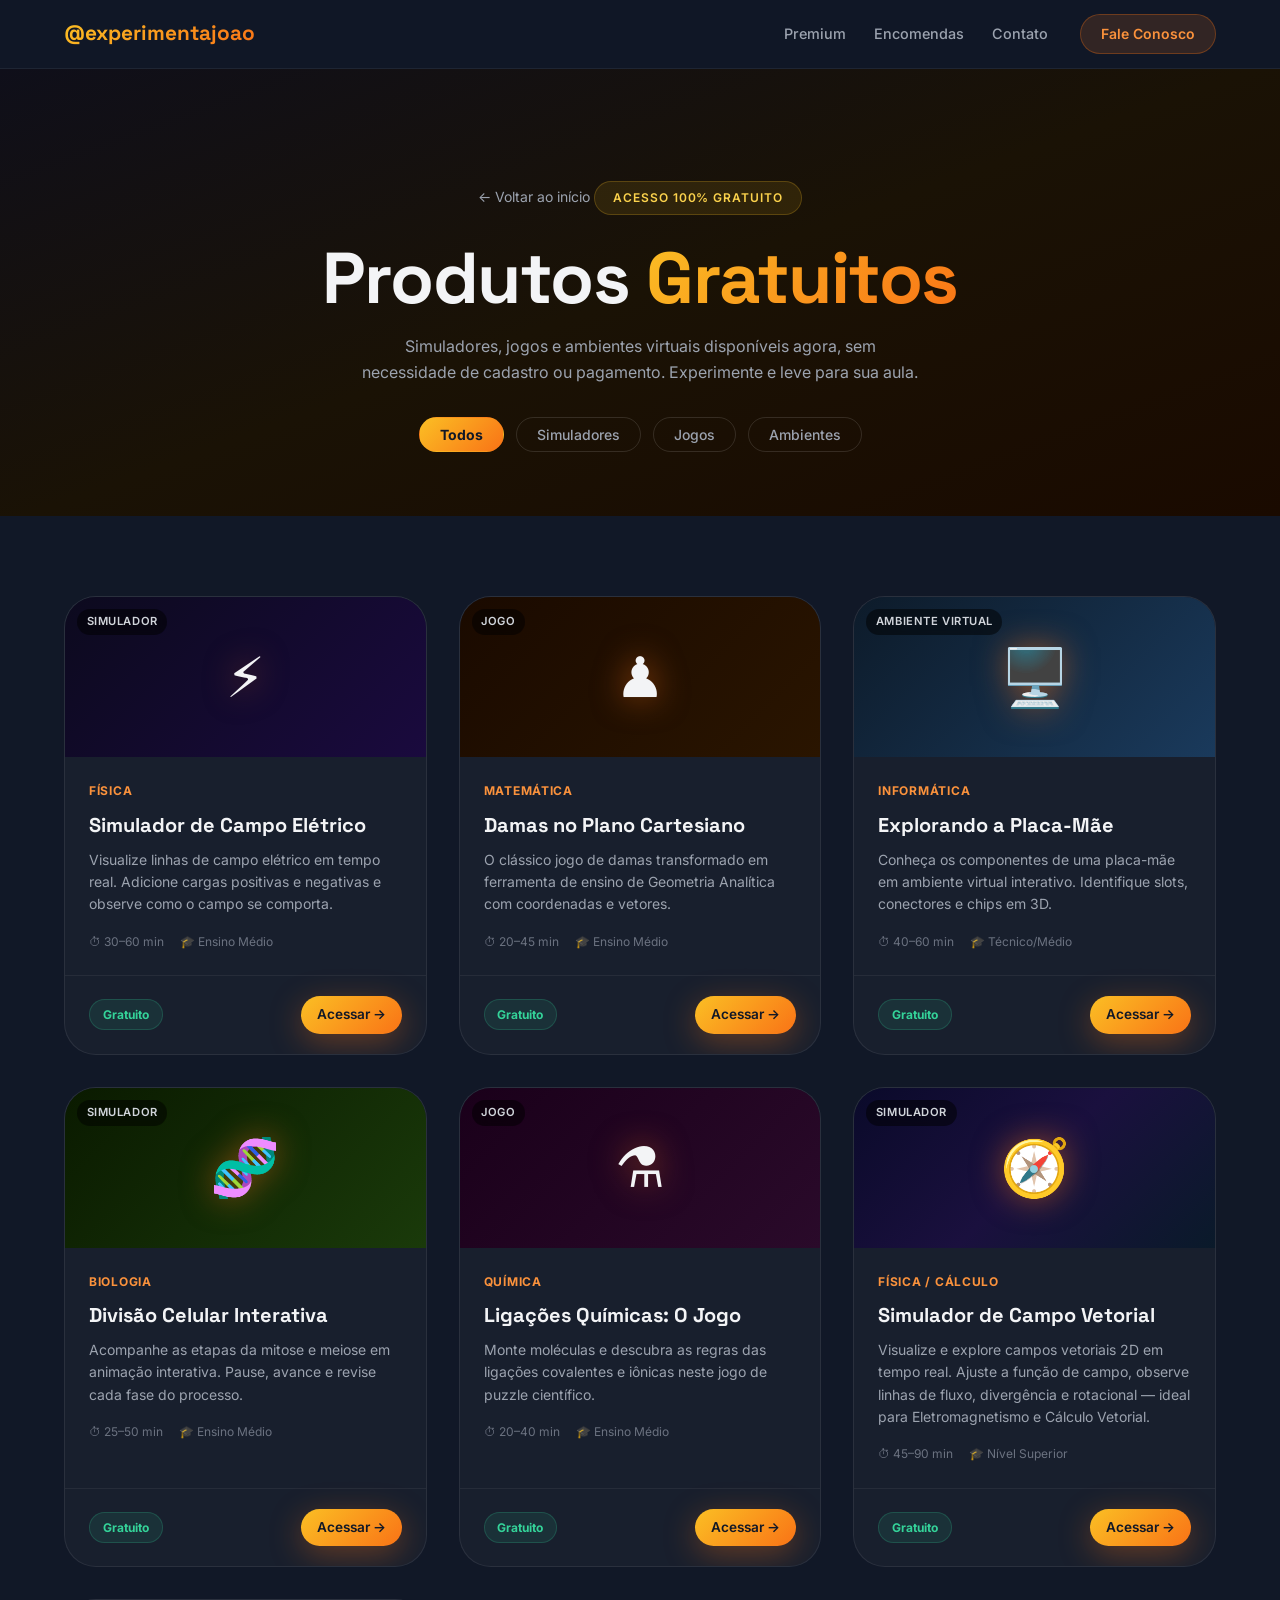
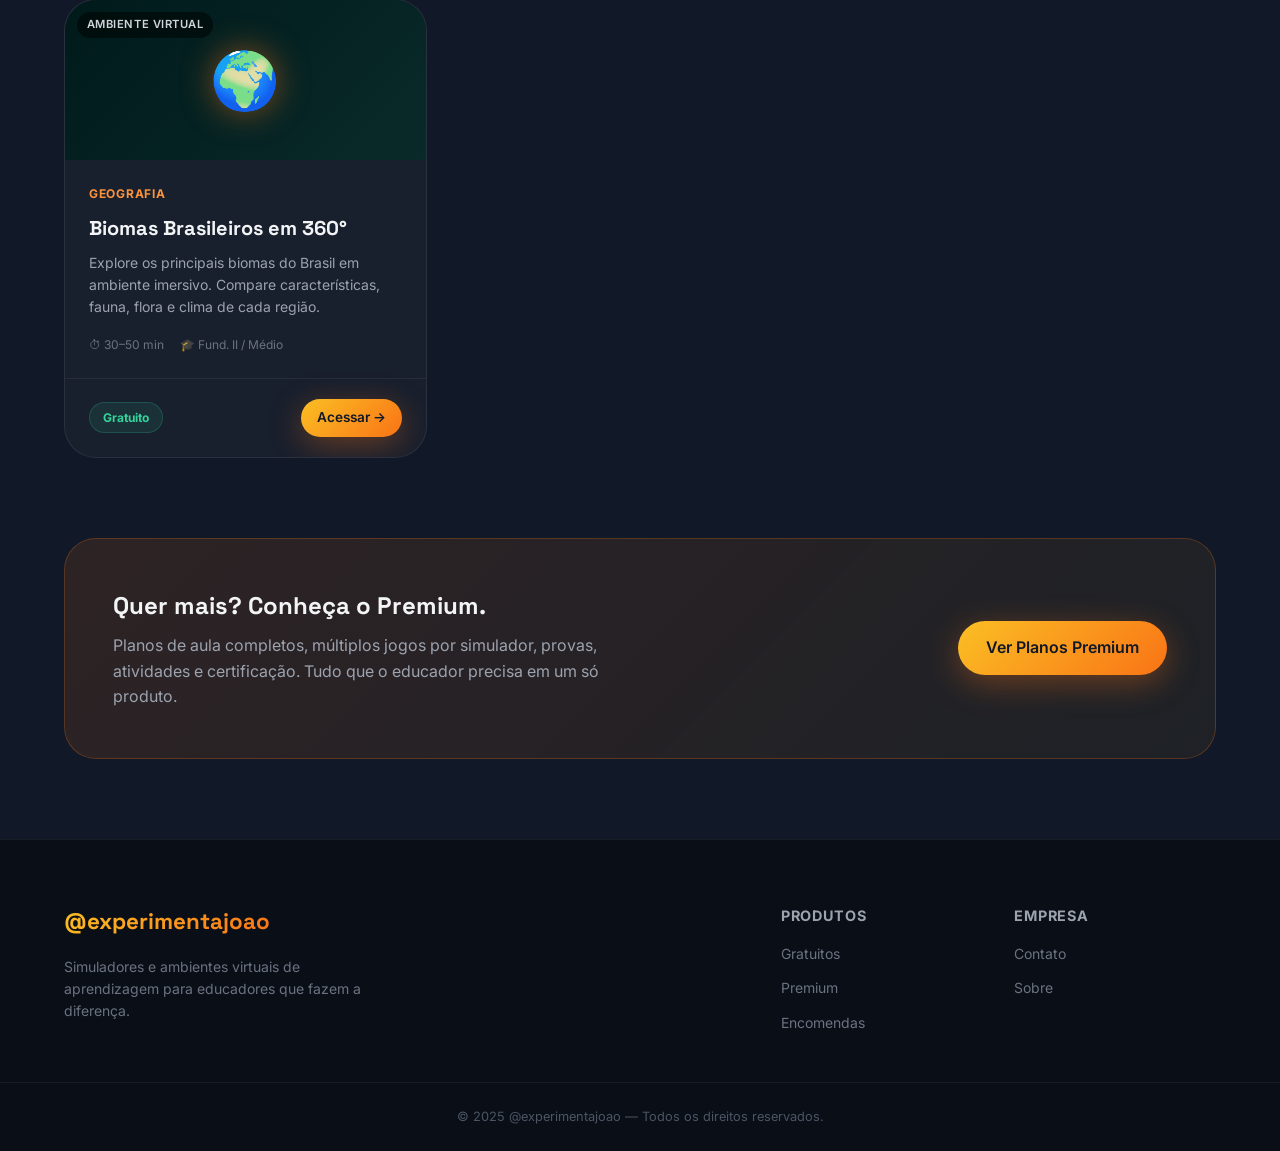
==== commit 120aefdf: "feat: adiciona Simulador de Campo Vetorial aos gratuitos Nível Superior — Física / Cálculo Vetorial " ====
--- a/produtos.html
+++ b/produtos.html
@@ -152,7 +152,28 @@
           </div>
         </article>
 
-        <!-- PRODUTO 6 -->
+        <!-- PRODUTO 6 — Campo Vetorial -->
+        <article class="product-card" data-category="simulador">
+          <div class="product-card__thumb product-card__thumb--vector">
+            <span class="product-card__emoji">🧭</span>
+            <span class="product-card__type">Simulador</span>
+          </div>
+          <div class="product-card__body">
+            <span class="product-card__subject">Física / Cálculo</span>
+            <h3>Simulador de Campo Vetorial</h3>
+            <p>Visualize e explore campos vetoriais 2D em tempo real. Ajuste a função de campo, observe linhas de fluxo, divergência e rotacional — ideal para Eletromagnetismo e Cálculo Vetorial.</p>
+            <div class="product-card__meta">
+              <span>⏱ 45–90 min</span>
+              <span>🎓 Nível Superior</span>
+            </div>
+          </div>
+          <div class="product-card__footer">
+            <span class="badge-free">Gratuito</span>
+            <a href="#" class="btn btn--primary btn--sm">Acessar →</a>
+          </div>
+        </article>
+
+        <!-- PRODUTO 7 -->
         <article class="product-card" data-category="ambiente">
           <div class="product-card__thumb product-card__thumb--geo">
             <span class="product-card__emoji">🌍</span>
--- a/styles.css
+++ b/styles.css
@@ -556,6 +556,12 @@
   gap: 2rem;
   margin-bottom: 3rem;
 }
+.orders__examples-note {
+  margin-top: 0.75rem;
+  font-size: 0.95rem;
+  color: var(--orange-400);
+  opacity: 0.9;
+}
 .order-card {
   border-radius: var(--radius-xl);
   overflow: hidden;
@@ -563,11 +569,57 @@
   background: rgba(255,255,255,.03);
   transition: transform 0.3s, box-shadow 0.3s, border-color 0.3s;
 }
+.order-card--link {
+  display: block;
+  text-decoration: none;
+  color: inherit;
+  cursor: pointer;
+  position: relative;
+}
+.order-card--link:hover {
+  transform: translateY(-8px);
+  box-shadow: var(--shadow-brand);
+  border-color: rgba(249,115,22,.3);
+}
 .order-card:hover {
   transform: translateY(-8px);
   box-shadow: var(--shadow-brand);
   border-color: rgba(249,115,22,.3);
 }
+.order-example-badge {
+  display: inline-block;
+  font-size: 0.7rem;
+  font-weight: 700;
+  text-transform: uppercase;
+  letter-spacing: 0.08em;
+  padding: 0.2rem 0.6rem;
+  border-radius: var(--radius-full);
+  background: rgba(249,115,22,.15);
+  color: var(--orange-400);
+  border: 1px solid rgba(249,115,22,.3);
+  margin-bottom: 0.5rem;
+  margin-right: 0.5rem;
+}
+.order-card__cta {
+  display: inline-block;
+  margin-top: 1rem;
+  font-size: 0.85rem;
+  font-weight: 600;
+  color: var(--orange-400);
+  transition: gap 0.2s;
+}
+.order-card--link:hover .order-card__cta { letter-spacing: 0.03em; }
+.orders__wildcard {
+  text-align: center;
+  margin: 0 auto 2.5rem;
+  max-width: 620px;
+  padding: 1.5rem 2rem;
+  border-radius: var(--radius-xl);
+  background: rgba(249,115,22,.07);
+  border: 1px dashed rgba(249,115,22,.3);
+}
+.orders__wildcard-icon { font-size: 2rem; margin-bottom: 0.5rem; }
+.orders__wildcard p { color: var(--gray-400); font-size: 0.95rem; line-height: 1.7; }
 .order-card__visual {
   position: relative;
   height: 180px;
@@ -718,6 +770,72 @@
   transition: color 0.2s;
 }
 .contact-note a:hover { color: var(--yellow-400); }
+
+/* ================================================
+   SOBRE O CRIADOR
+   ================================================ */
+.about-creator {
+  padding: var(--section-py) 0;
+  background: linear-gradient(135deg, rgba(15,10,30,.85) 0%, rgba(30,15,50,.85) 100%);
+  border-top: 1px solid rgba(255,255,255,.06);
+}
+.about-creator__inner {
+  display: grid;
+  grid-template-columns: 220px 1fr;
+  gap: 3.5rem;
+  align-items: center;
+}
+.about-creator__photo-wrap {
+  width: 200px;
+  height: 200px;
+  border-radius: 50%;
+  overflow: hidden;
+  border: 3px solid var(--orange-400);
+  box-shadow: 0 0 30px rgba(251,146,60,.3);
+  flex-shrink: 0;
+}
+.about-creator__photo {
+  width: 100%;
+  height: 100%;
+  object-fit: cover;
+  object-position: 20% 5%;
+  display: block;
+}
+.about-creator__label {
+  font-size: 0.8rem;
+  text-transform: uppercase;
+  letter-spacing: .12em;
+  color: var(--orange-400);
+  margin-bottom: 0.5rem;
+}
+.about-creator__text h2 {
+  font-size: clamp(1.4rem, 2.5vw, 2rem);
+  margin-bottom: 1rem;
+}
+.about-creator__text p {
+  color: var(--gray-400);
+  font-size: 0.95rem;
+  line-height: 1.75;
+  margin-bottom: 0.75rem;
+}
+.about-creator__text p:last-child { margin-bottom: 0; }
+
+.footer__brand-sub {
+  font-size: 0.75em;
+  opacity: 0.7;
+  font-weight: 400;
+}
+
+@media (max-width: 768px) {
+  .about-creator__inner {
+    grid-template-columns: 1fr;
+    text-align: center;
+    gap: 2rem;
+  }
+  .about-creator__photo-wrap {
+    margin: 0 auto;
+  }
+}
 
 /* ================================================
    FOOTER
@@ -835,6 +953,7 @@
 .product-card__thumb--bio       { background: linear-gradient(135deg, #0a1a00, #1a3a0a); }
 .product-card__thumb--chemistry { background: linear-gradient(135deg, #1a001a, #2a0a2a); }
 .product-card__thumb--geo       { background: linear-gradient(135deg, #001a1a, #0a2a2a); }
+.product-card__thumb--vector    { background: linear-gradient(135deg, #0a0a2a, #1a103e, #0a1a2a); }
 
 .product-card__emoji { font-size: 3.5rem; filter: drop-shadow(0 0 16px rgba(249,115,22,.5)); }
 .product-card__type {
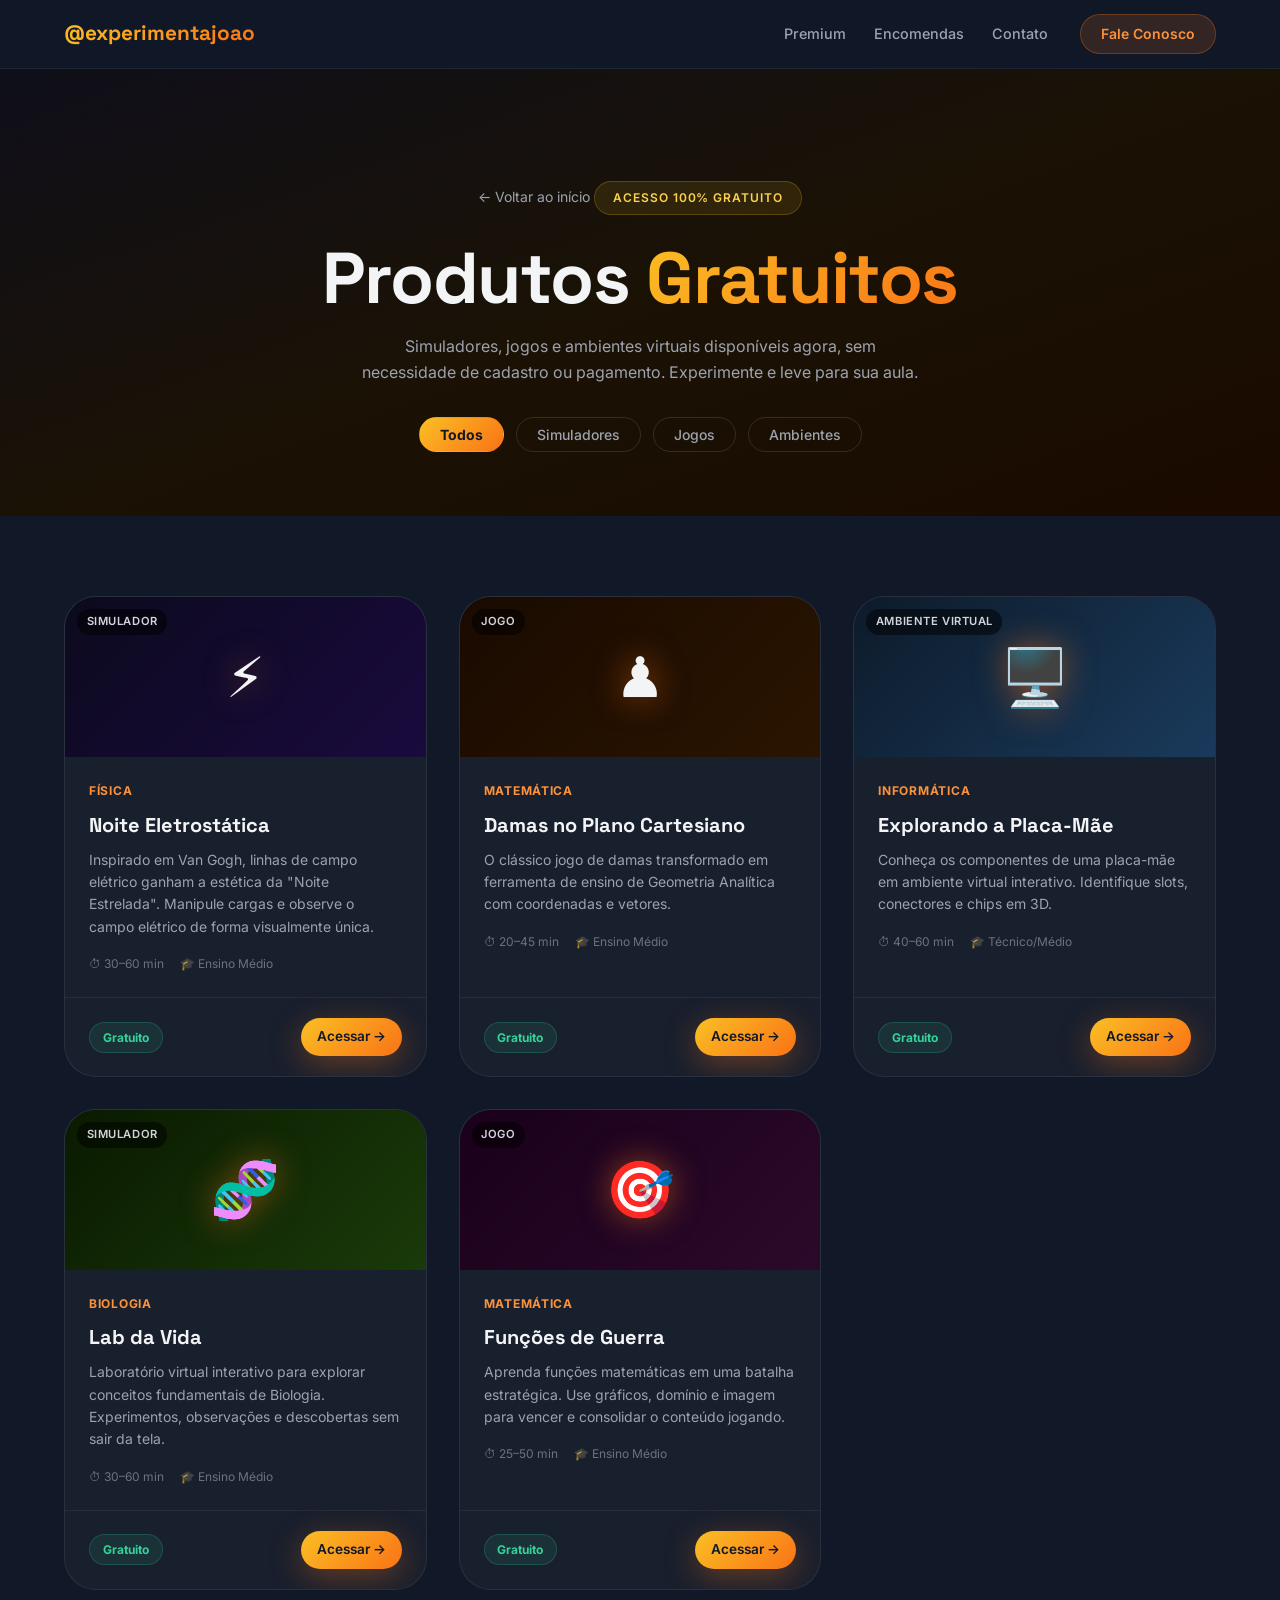
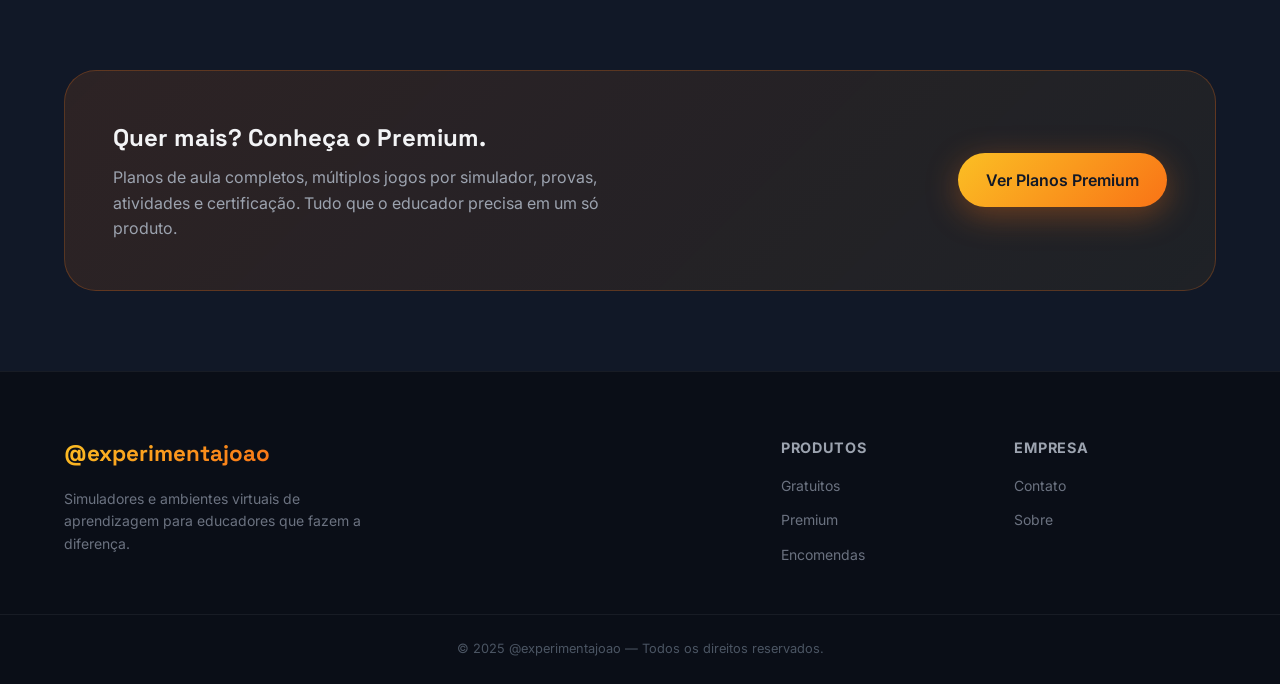
==== commit dcc7514b: "Adiciona links reais dos simuladores e jogos na página de produtos - produtos.html: substitui os 7 c" ====
--- a/produtos.html
+++ b/produtos.html
@@ -47,7 +47,7 @@
     <div class="container">
       <div class="products-grid" id="products-grid">
 
-        <!-- PRODUTO 1 -->
+        <!-- Noite Eletrostática -->
         <article class="product-card" data-category="simulador">
           <div class="product-card__thumb product-card__thumb--physics">
             <span class="product-card__emoji">⚡</span>
@@ -55,8 +55,8 @@
           </div>
           <div class="product-card__body">
             <span class="product-card__subject">Física</span>
-            <h3>Simulador de Campo Elétrico</h3>
-            <p>Visualize linhas de campo elétrico em tempo real. Adicione cargas positivas e negativas e observe como o campo se comporta.</p>
+            <h3>Noite Eletrostática</h3>
+            <p>Inspirado em Van Gogh, linhas de campo elétrico ganham a estética da "Noite Estrelada". Manipule cargas e observe o campo elétrico de forma visualmente única.</p>
             <div class="product-card__meta">
               <span>⏱ 30–60 min</span>
               <span>🎓 Ensino Médio</span>
@@ -64,11 +64,11 @@
           </div>
           <div class="product-card__footer">
             <span class="badge-free">Gratuito</span>
-            <a href="#" class="btn btn--primary btn--sm">Acessar →</a>
-          </div>
-        </article>
-
-        <!-- PRODUTO 2 -->
+            <a href="https://noiteeletrostatica.vercel.app" target="_blank" rel="noopener noreferrer" class="btn btn--primary btn--sm">Acessar →</a>
+          </div>
+        </article>
+
+        <!-- Damas no Plano Cartesiano -->
         <article class="product-card" data-category="jogo">
           <div class="product-card__thumb product-card__thumb--math">
             <span class="product-card__emoji">♟️</span>
@@ -85,11 +85,11 @@
           </div>
           <div class="product-card__footer">
             <span class="badge-free">Gratuito</span>
-            <a href="#" class="btn btn--primary btn--sm">Acessar →</a>
-          </div>
-        </article>
-
-        <!-- PRODUTO 3 -->
+            <a href="https://experimentajoao.github.io/Damacartesiana/" target="_blank" rel="noopener noreferrer" class="btn btn--primary btn--sm">Acessar →</a>
+          </div>
+        </article>
+
+        <!-- Explorando a Placa-Mãe -->
         <article class="product-card" data-category="ambiente">
           <div class="product-card__thumb product-card__thumb--hardware">
             <span class="product-card__emoji">🖥️</span>
@@ -106,11 +106,11 @@
           </div>
           <div class="product-card__footer">
             <span class="badge-free">Gratuito</span>
-            <a href="#" class="btn btn--primary btn--sm">Acessar →</a>
-          </div>
-        </article>
-
-        <!-- PRODUTO 4 -->
+            <a href="https://experimentajoao.github.io/Placa-m-e/" target="_blank" rel="noopener noreferrer" class="btn btn--primary btn--sm">Acessar →</a>
+          </div>
+        </article>
+
+        <!-- Lab da Vida -->
         <article class="product-card" data-category="simulador">
           <div class="product-card__thumb product-card__thumb--bio">
             <span class="product-card__emoji">🧬</span>
@@ -118,79 +118,37 @@
           </div>
           <div class="product-card__body">
             <span class="product-card__subject">Biologia</span>
-            <h3>Divisão Celular Interativa</h3>
-            <p>Acompanhe as etapas da mitose e meiose em animação interativa. Pause, avance e revise cada fase do processo.</p>
-            <div class="product-card__meta">
-              <span>⏱ 25–50 min</span>
-              <span>🎓 Ensino Médio</span>
-            </div>
-          </div>
-          <div class="product-card__footer">
-            <span class="badge-free">Gratuito</span>
-            <a href="#" class="btn btn--primary btn--sm">Acessar →</a>
-          </div>
-        </article>
-
-        <!-- PRODUTO 5 -->
+            <h3>Lab da Vida</h3>
+            <p>Laboratório virtual interativo para explorar conceitos fundamentais de Biologia. Experimentos, observações e descobertas sem sair da tela.</p>
+            <div class="product-card__meta">
+              <span>⏱ 30–60 min</span>
+              <span>🎓 Ensino Médio</span>
+            </div>
+          </div>
+          <div class="product-card__footer">
+            <span class="badge-free">Gratuito</span>
+            <a href="https://experimentajoao.github.io/Labdavida/" target="_blank" rel="noopener noreferrer" class="btn btn--primary btn--sm">Acessar →</a>
+          </div>
+        </article>
+
+        <!-- Funções de Guerra -->
         <article class="product-card" data-category="jogo">
           <div class="product-card__thumb product-card__thumb--chemistry">
-            <span class="product-card__emoji">⚗️</span>
+            <span class="product-card__emoji">🎯</span>
             <span class="product-card__type">Jogo</span>
           </div>
           <div class="product-card__body">
-            <span class="product-card__subject">Química</span>
-            <h3>Ligações Químicas: O Jogo</h3>
-            <p>Monte moléculas e descubra as regras das ligações covalentes e iônicas neste jogo de puzzle científico.</p>
-            <div class="product-card__meta">
-              <span>⏱ 20–40 min</span>
-              <span>🎓 Ensino Médio</span>
-            </div>
-          </div>
-          <div class="product-card__footer">
-            <span class="badge-free">Gratuito</span>
-            <a href="#" class="btn btn--primary btn--sm">Acessar →</a>
-          </div>
-        </article>
-
-        <!-- PRODUTO 6 — Campo Vetorial -->
-        <article class="product-card" data-category="simulador">
-          <div class="product-card__thumb product-card__thumb--vector">
-            <span class="product-card__emoji">🧭</span>
-            <span class="product-card__type">Simulador</span>
-          </div>
-          <div class="product-card__body">
-            <span class="product-card__subject">Física / Cálculo</span>
-            <h3>Simulador de Campo Vetorial</h3>
-            <p>Visualize e explore campos vetoriais 2D em tempo real. Ajuste a função de campo, observe linhas de fluxo, divergência e rotacional — ideal para Eletromagnetismo e Cálculo Vetorial.</p>
-            <div class="product-card__meta">
-              <span>⏱ 45–90 min</span>
-              <span>🎓 Nível Superior</span>
-            </div>
-          </div>
-          <div class="product-card__footer">
-            <span class="badge-free">Gratuito</span>
-            <a href="#" class="btn btn--primary btn--sm">Acessar →</a>
-          </div>
-        </article>
-
-        <!-- PRODUTO 7 -->
-        <article class="product-card" data-category="ambiente">
-          <div class="product-card__thumb product-card__thumb--geo">
-            <span class="product-card__emoji">🌍</span>
-            <span class="product-card__type">Ambiente Virtual</span>
-          </div>
-          <div class="product-card__body">
-            <span class="product-card__subject">Geografia</span>
-            <h3>Biomas Brasileiros em 360°</h3>
-            <p>Explore os principais biomas do Brasil em ambiente imersivo. Compare características, fauna, flora e clima de cada região.</p>
-            <div class="product-card__meta">
-              <span>⏱ 30–50 min</span>
-              <span>🎓 Fund. II / Médio</span>
-            </div>
-          </div>
-          <div class="product-card__footer">
-            <span class="badge-free">Gratuito</span>
-            <a href="#" class="btn btn--primary btn--sm">Acessar →</a>
+            <span class="product-card__subject">Matemática</span>
+            <h3>Funções de Guerra</h3>
+            <p>Aprenda funções matemáticas em uma batalha estratégica. Use gráficos, domínio e imagem para vencer e consolidar o conteúdo jogando.</p>
+            <div class="product-card__meta">
+              <span>⏱ 25–50 min</span>
+              <span>🎓 Ensino Médio</span>
+            </div>
+          </div>
+          <div class="product-card__footer">
+            <span class="badge-free">Gratuito</span>
+            <a href="https://experimentajoao.github.io/Funcoesdeguerra/" target="_blank" rel="noopener noreferrer" class="btn btn--primary btn--sm">Acessar →</a>
           </div>
         </article>
 
--- a/styles.css
+++ b/styles.css
@@ -1030,14 +1030,14 @@
 @media (max-width: 768px) {
   :root { --section-py: 3.5rem; }
   .navbar__links { display: none; }
-  .hero__content { padding: 7rem 1.5rem 5rem; }
-  .hero__stats { flex-wrap: wrap; gap: 1rem; padding: 0.75rem 1.25rem; }
+  .hero__content { padding: 7rem 1.5rem 4rem; }
+  .hero__stats { flex-wrap: wrap; gap: 1rem; padding: 0.75rem 1.25rem; gap: 1.25rem; }
+  .hero__scroll-indicator { display: none; }
   .compare__grid { grid-template-columns: 1fr; }
   .contact__inner { grid-template-columns: 1fr; gap: 3rem; }
   .footer__inner { grid-template-columns: 1fr; gap: 2rem; }
   .cta-free__inner { flex-direction: column; text-align: center; }
   .btn--cta-big { min-width: 280px; }
-  .hero__stats { gap: 1.25rem; }
   .hiw-grid { grid-template-columns: 1fr; }
   .pillars { grid-template-columns: 1fr; }
   .products-grid { grid-template-columns: 1fr; }
@@ -1045,6 +1045,7 @@
 }
 
 @media (max-width: 480px) {
+  .hero__content { padding: 6rem 1.25rem 4rem; }
   .hero__actions { flex-direction: column; }
   .hero__actions .btn { width: 100%; }
   .btn--cta-big { width: 100%; min-width: unset; }
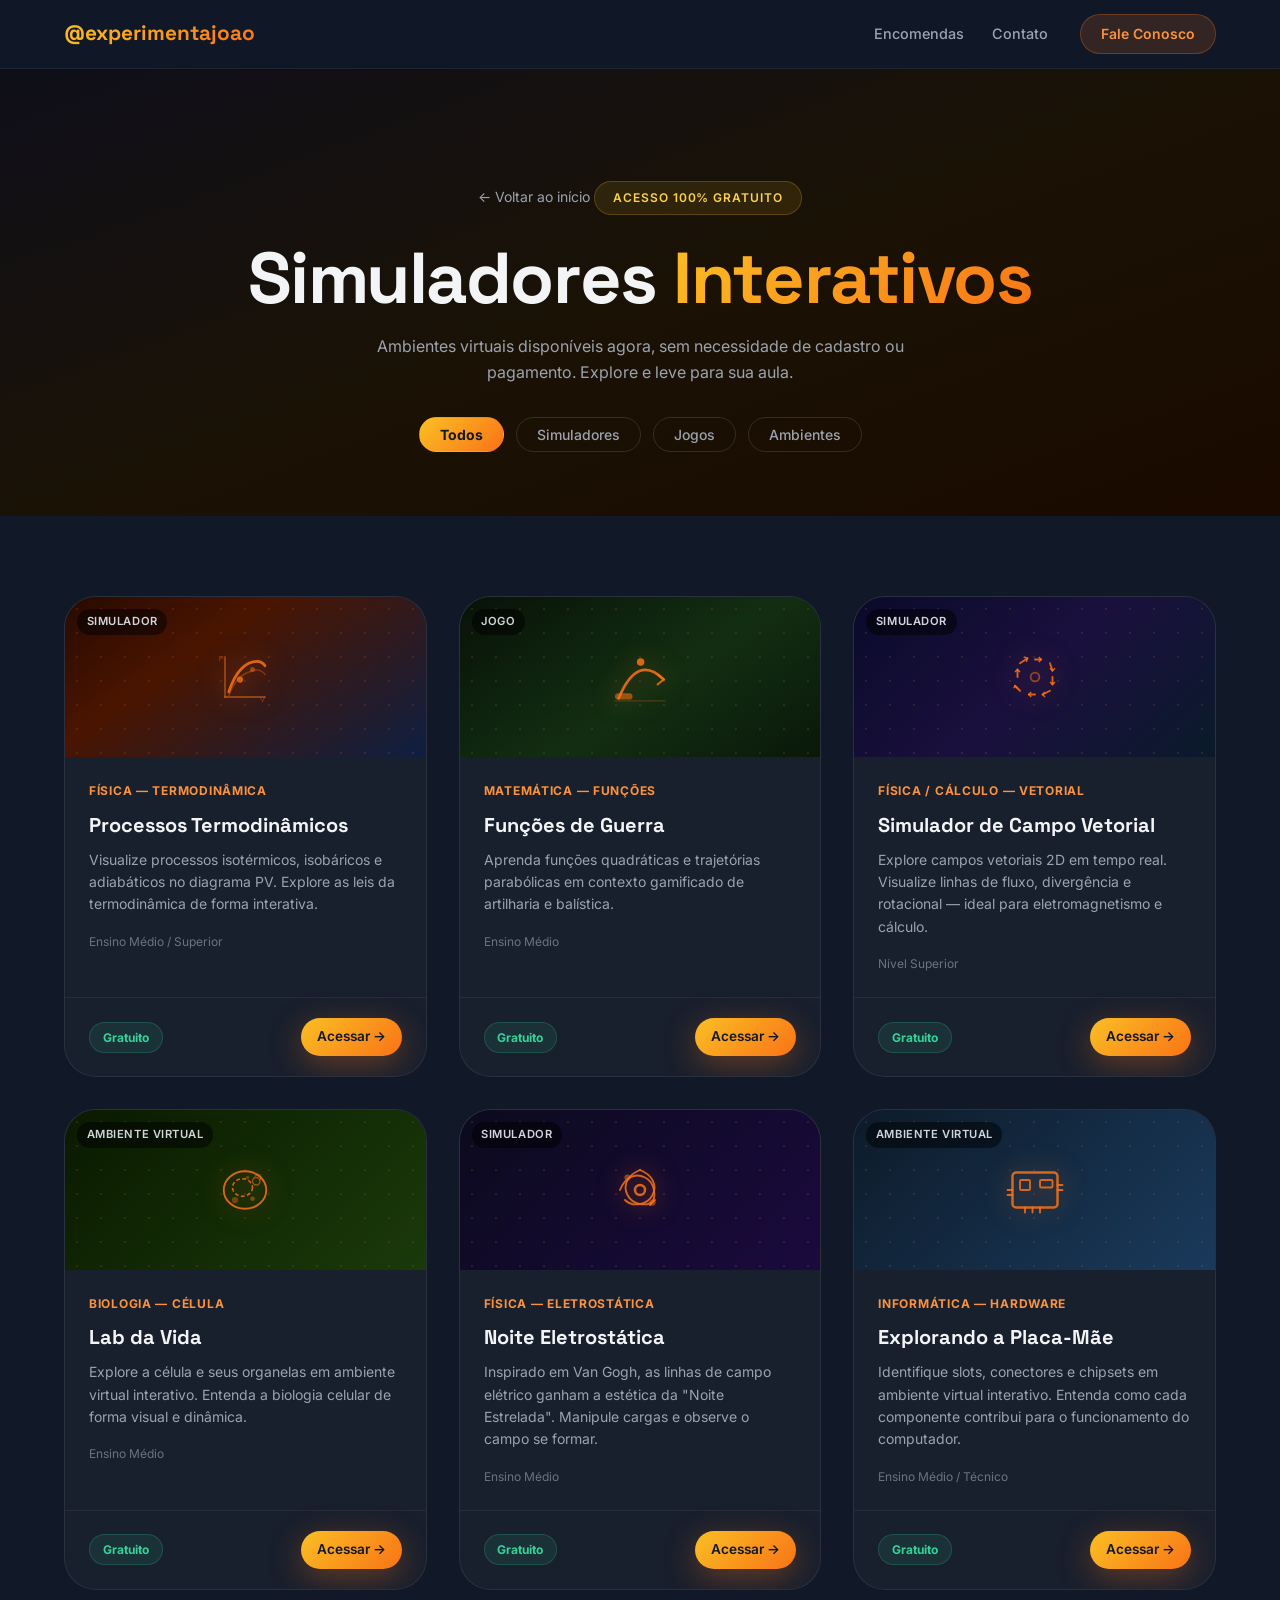
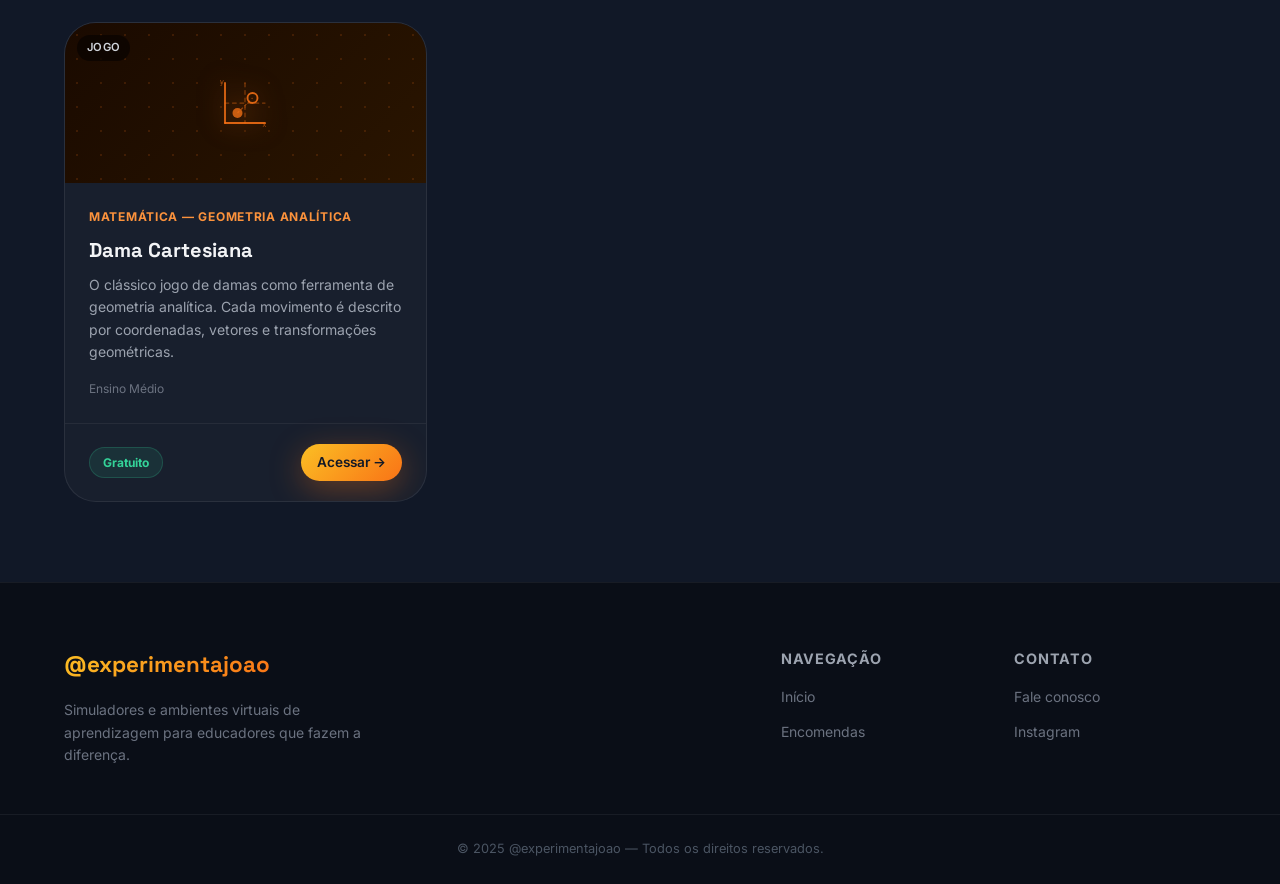
==== commit 2eb9370f: "Rebuild site as simulators hub — remove premium, add CSS art for 7 real simulators - index.html: kee" ====
--- a/produtos.html
+++ b/produtos.html
@@ -3,8 +3,8 @@
 <head>
   <meta charset="UTF-8" />
   <meta name="viewport" content="width=device-width, initial-scale=1.0" />
-  <title>Produtos Gratuitos — @experimentajoao</title>
-  <meta name="description" content="Explore simuladores, jogos digitais e ambientes virtuais de aprendizagem gratuitos do @experimentajoao." />
+  <title>Simuladores — @experimentajoao</title>
+  <meta name="description" content="Simuladores interativos e ambientes virtuais de aprendizagem gratuitos do @experimentajoao. Física, Matemática, Biologia e Informática." />
   <link rel="preconnect" href="https://fonts.googleapis.com" />
   <link rel="preconnect" href="https://fonts.gstatic.com" crossorigin />
   <link href="https://fonts.googleapis.com/css2?family=Inter:wght@400;500;600;700;800;900&family=Space+Grotesk:wght@400;500;600;700&display=swap" rel="stylesheet" />
@@ -17,7 +17,6 @@
     <div class="container navbar__inner">
       <a href="index.html" class="navbar__logo">@experimentajoao</a>
       <nav class="navbar__links">
-        <a href="index.html#premium">Premium</a>
         <a href="index.html#encomendas">Encomendas</a>
         <a href="index.html#contato">Contato</a>
       </nav>
@@ -31,8 +30,8 @@
     <div class="container products-hero__inner">
       <a href="index.html" class="back-link">← Voltar ao início</a>
       <span class="hero__badge">Acesso 100% Gratuito</span>
-      <h1>Produtos <span class="highlight">Gratuitos</span></h1>
-      <p>Simuladores, jogos e ambientes virtuais disponíveis agora, sem necessidade de cadastro ou pagamento. Experimente e leve para sua aula.</p>
+      <h1>Simuladores <span class="highlight">Interativos</span></h1>
+      <p>Ambientes virtuais disponíveis agora, sem necessidade de cadastro ou pagamento. Explore e leve para sua aula.</p>
       <div class="products-filter">
         <button class="filter-btn filter-btn--active" data-filter="all">Todos</button>
         <button class="filter-btn" data-filter="simulador">Simuladores</button>
@@ -42,129 +41,241 @@
     </div>
   </section>
 
-  <!-- GRADE DE PRODUTOS -->
+  <!-- GRADE DE SIMULADORES -->
   <section class="products-grid-section">
     <div class="container">
       <div class="products-grid" id="products-grid">
 
-        <!-- Noite Eletrostática -->
+        <!-- 1. Processos Termodinâmicos -->
+        <article class="product-card" data-category="simulador">
+          <div class="product-card__thumb product-card__thumb--thermo">
+            <div class="order-card__dots"></div>
+            <div class="product-card__icon">
+              <svg viewBox="0 0 48 48" fill="none" xmlns="http://www.w3.org/2000/svg">
+                <line x1="8" y1="40" x2="40" y2="40" stroke="currentColor" stroke-width="1.5" stroke-linecap="round" opacity="0.55"/>
+                <line x1="8" y1="8" x2="8" y2="40" stroke="currentColor" stroke-width="1.5" stroke-linecap="round" opacity="0.55"/>
+                <path d="M11 36 C14 27 19 17 27 13 C34 10 38 12 40 15" stroke="currentColor" stroke-width="2.2" stroke-linecap="round" fill="none"/>
+                <path d="M11 39 C14 31 19 23 27 20 C34 17 38 19 40 22" stroke="currentColor" stroke-width="1.2" stroke-linecap="round" fill="none" opacity="0.4"/>
+                <circle cx="20" cy="26" r="2.5" fill="currentColor" opacity="0.9"/>
+                <circle cx="30" cy="18" r="2" fill="currentColor" opacity="0.55"/>
+                <text x="36" y="44" font-size="6" fill="currentColor" opacity="0.55" font-family="sans-serif">V</text>
+                <text x="3" y="11" font-size="6" fill="currentColor" opacity="0.55" font-family="sans-serif">P</text>
+              </svg>
+            </div>
+            <span class="product-card__type">Simulador</span>
+          </div>
+          <div class="product-card__body">
+            <span class="product-card__subject">Física — Termodinâmica</span>
+            <h3>Processos Termodinâmicos</h3>
+            <p>Visualize processos isotérmicos, isobáricos e adiabáticos no diagrama PV. Explore as leis da termodinâmica de forma interativa.</p>
+            <div class="product-card__meta">
+              <span>Ensino Médio / Superior</span>
+            </div>
+          </div>
+          <div class="product-card__footer">
+            <span class="badge-free">Gratuito</span>
+            <a href="https://experimentajoao.github.io/Processos-termodin-micos-/" target="_blank" rel="noopener" class="btn btn--primary btn--sm">Acessar →</a>
+          </div>
+        </article>
+
+        <!-- 2. Funções de Guerra -->
+        <article class="product-card" data-category="jogo">
+          <div class="product-card__thumb product-card__thumb--war">
+            <div class="order-card__dots"></div>
+            <div class="product-card__icon">
+              <svg viewBox="0 0 48 48" fill="none" xmlns="http://www.w3.org/2000/svg">
+                <path d="M7 41 Q22 5 43 26" stroke="currentColor" stroke-width="2.2" stroke-linecap="round" fill="none"/>
+                <circle cx="24.5" cy="12" r="3" fill="currentColor"/>
+                <path d="M38 22 L43 26 L38 30" stroke="currentColor" stroke-width="1.5" stroke-linecap="round" stroke-linejoin="round" fill="none"/>
+                <rect x="4" y="37" width="14" height="5" rx="2.5" fill="currentColor" opacity="0.65"/>
+                <line x1="4" y1="43" x2="44" y2="43" stroke="currentColor" stroke-width="1" opacity="0.3" stroke-linecap="round"/>
+              </svg>
+            </div>
+            <span class="product-card__type">Jogo</span>
+          </div>
+          <div class="product-card__body">
+            <span class="product-card__subject">Matemática — Funções</span>
+            <h3>Funções de Guerra</h3>
+            <p>Aprenda funções quadráticas e trajetórias parabólicas em contexto gamificado de artilharia e balística.</p>
+            <div class="product-card__meta">
+              <span>Ensino Médio</span>
+            </div>
+          </div>
+          <div class="product-card__footer">
+            <span class="badge-free">Gratuito</span>
+            <a href="https://experimentajoao.github.io/Funcoesdeguerra/" target="_blank" rel="noopener" class="btn btn--primary btn--sm">Acessar →</a>
+          </div>
+        </article>
+
+        <!-- 3. Campo Vetorial -->
+        <article class="product-card" data-category="simulador">
+          <div class="product-card__thumb product-card__thumb--vector">
+            <div class="order-card__dots"></div>
+            <div class="product-card__icon">
+              <svg viewBox="0 0 48 48" fill="none" xmlns="http://www.w3.org/2000/svg">
+                <line x1="12" y1="13" x2="18" y2="9" stroke="currentColor" stroke-width="1.5" stroke-linecap="round"/>
+                <polyline points="15,8 18,9 17,12" stroke="currentColor" stroke-width="1.2" stroke-linejoin="round" fill="none"/>
+                <line x1="24" y1="10" x2="29" y2="10" stroke="currentColor" stroke-width="1.5" stroke-linecap="round"/>
+                <polyline points="27,8 29,10 27,12" stroke="currentColor" stroke-width="1.2" stroke-linejoin="round" fill="none"/>
+                <line x1="36" y1="13" x2="38" y2="19" stroke="currentColor" stroke-width="1.5" stroke-linecap="round"/>
+                <polyline points="36,17 38,19 40,17" stroke="currentColor" stroke-width="1.2" stroke-linejoin="round" fill="none"/>
+                <line x1="10" y1="24" x2="10" y2="18" stroke="currentColor" stroke-width="1.5" stroke-linecap="round"/>
+                <polyline points="8,20 10,18 12,20" stroke="currentColor" stroke-width="1.2" stroke-linejoin="round" fill="none"/>
+                <circle cx="24" cy="24" r="3.5" stroke="currentColor" stroke-width="1.5" opacity="0.6"/>
+                <line x1="38" y1="24" x2="38" y2="30" stroke="currentColor" stroke-width="1.5" stroke-linecap="round"/>
+                <polyline points="36,28 38,30 40,28" stroke="currentColor" stroke-width="1.2" stroke-linejoin="round" fill="none"/>
+                <line x1="12" y1="35" x2="8" y2="31" stroke="currentColor" stroke-width="1.5" stroke-linecap="round"/>
+                <polyline points="7,33 8,31 10,33" stroke="currentColor" stroke-width="1.2" stroke-linejoin="round" fill="none"/>
+                <line x1="24" y1="38" x2="19" y2="38" stroke="currentColor" stroke-width="1.5" stroke-linecap="round"/>
+                <polyline points="21,36 19,38 21,40" stroke="currentColor" stroke-width="1.2" stroke-linejoin="round" fill="none"/>
+                <line x1="36" y1="35" x2="30" y2="38" stroke="currentColor" stroke-width="1.5" stroke-linecap="round"/>
+                <polyline points="32,36 30,38 32,40" stroke="currentColor" stroke-width="1.2" stroke-linejoin="round" fill="none"/>
+              </svg>
+            </div>
+            <span class="product-card__type">Simulador</span>
+          </div>
+          <div class="product-card__body">
+            <span class="product-card__subject">Física / Cálculo — Vetorial</span>
+            <h3>Simulador de Campo Vetorial</h3>
+            <p>Explore campos vetoriais 2D em tempo real. Visualize linhas de fluxo, divergência e rotacional — ideal para eletromagnetismo e cálculo.</p>
+            <div class="product-card__meta">
+              <span>Nível Superior</span>
+            </div>
+          </div>
+          <div class="product-card__footer">
+            <span class="badge-free">Gratuito</span>
+            <a href="https://experimentajoao.github.io/Vetorial/" target="_blank" rel="noopener" class="btn btn--primary btn--sm">Acessar →</a>
+          </div>
+        </article>
+
+        <!-- 4. Lab da Vida -->
+        <article class="product-card" data-category="ambiente">
+          <div class="product-card__thumb product-card__thumb--bio">
+            <div class="order-card__dots"></div>
+            <div class="product-card__icon">
+              <svg viewBox="0 0 48 48" fill="none" xmlns="http://www.w3.org/2000/svg">
+                <ellipse cx="24" cy="24" rx="17" ry="15" stroke="currentColor" stroke-width="1.5"/>
+                <ellipse cx="22" cy="22" rx="8" ry="7" stroke="currentColor" stroke-width="1.2" stroke-dasharray="3 2"/>
+                <circle cx="33" cy="17" r="3" stroke="currentColor" stroke-width="1.1" opacity="0.65"/>
+                <path d="M32 13 C35 10 38 12 36 16" stroke="currentColor" stroke-width="1" stroke-linecap="round" opacity="0.5"/>
+                <circle cx="16" cy="32" r="2.5" fill="currentColor" opacity="0.45"/>
+                <circle cx="30" cy="31" r="1.8" fill="currentColor" opacity="0.5"/>
+                <circle cx="26" cy="14" r="1.5" fill="currentColor" opacity="0.4"/>
+              </svg>
+            </div>
+            <span class="product-card__type">Ambiente Virtual</span>
+          </div>
+          <div class="product-card__body">
+            <span class="product-card__subject">Biologia — Célula</span>
+            <h3>Lab da Vida</h3>
+            <p>Explore a célula e seus organelas em ambiente virtual interativo. Entenda a biologia celular de forma visual e dinâmica.</p>
+            <div class="product-card__meta">
+              <span>Ensino Médio</span>
+            </div>
+          </div>
+          <div class="product-card__footer">
+            <span class="badge-free">Gratuito</span>
+            <a href="https://experimentajoao.github.io/Labdavida/" target="_blank" rel="noopener" class="btn btn--primary btn--sm">Acessar →</a>
+          </div>
+        </article>
+
+        <!-- 5. Noite Eletrostática -->
         <article class="product-card" data-category="simulador">
           <div class="product-card__thumb product-card__thumb--physics">
-            <span class="product-card__emoji">⚡</span>
+            <div class="order-card__dots"></div>
+            <div class="product-card__icon">
+              <svg viewBox="0 0 48 48" fill="none" xmlns="http://www.w3.org/2000/svg">
+                <circle cx="24" cy="24" r="4" stroke="currentColor" stroke-width="2"/>
+                <path d="M24 8 C14 12 10 20 14 28 C18 36 30 38 36 32" stroke="currentColor" stroke-width="1.5" stroke-linecap="round" fill="none"/>
+                <path d="M24 8 C34 12 38 20 34 28 C30 36 18 38 12 32" stroke="currentColor" stroke-width="1.5" stroke-linecap="round" fill="none"/>
+                <path d="M8 24 C12 14 20 10 28 14 C36 18 38 30 32 36" stroke="currentColor" stroke-width="1.5" stroke-linecap="round" fill="none"/>
+                <circle cx="14" cy="14" r="2.5" fill="currentColor" opacity="0.6"/>
+                <circle cx="34" cy="34" r="2.5" fill="currentColor" opacity="0.6"/>
+              </svg>
+            </div>
             <span class="product-card__type">Simulador</span>
           </div>
           <div class="product-card__body">
-            <span class="product-card__subject">Física</span>
+            <span class="product-card__subject">Física — Eletrostática</span>
             <h3>Noite Eletrostática</h3>
-            <p>Inspirado em Van Gogh, linhas de campo elétrico ganham a estética da "Noite Estrelada". Manipule cargas e observe o campo elétrico de forma visualmente única.</p>
-            <div class="product-card__meta">
-              <span>⏱ 30–60 min</span>
-              <span>🎓 Ensino Médio</span>
-            </div>
-          </div>
-          <div class="product-card__footer">
-            <span class="badge-free">Gratuito</span>
-            <a href="https://noiteeletrostatica.vercel.app" target="_blank" rel="noopener noreferrer" class="btn btn--primary btn--sm">Acessar →</a>
-          </div>
-        </article>
-
-        <!-- Damas no Plano Cartesiano -->
+            <p>Inspirado em Van Gogh, as linhas de campo elétrico ganham a estética da "Noite Estrelada". Manipule cargas e observe o campo se formar.</p>
+            <div class="product-card__meta">
+              <span>Ensino Médio</span>
+            </div>
+          </div>
+          <div class="product-card__footer">
+            <span class="badge-free">Gratuito</span>
+            <a href="https://experimentajoao.github.io/Noite-eletrost-tica-/" target="_blank" rel="noopener" class="btn btn--primary btn--sm">Acessar →</a>
+          </div>
+        </article>
+
+        <!-- 6. Placa-Mãe -->
+        <article class="product-card" data-category="ambiente">
+          <div class="product-card__thumb product-card__thumb--hardware">
+            <div class="order-card__dots"></div>
+            <div class="product-card__icon">
+              <svg viewBox="0 0 48 48" fill="none" xmlns="http://www.w3.org/2000/svg">
+                <rect x="6" y="10" width="36" height="28" rx="3" stroke="currentColor" stroke-width="2"/>
+                <rect x="12" y="16" width="8" height="8" rx="1" stroke="currentColor" stroke-width="1.5"/>
+                <rect x="28" y="16" width="10" height="6" rx="1" stroke="currentColor" stroke-width="1.5"/>
+                <line x1="6" y1="24" x2="2" y2="24" stroke="currentColor" stroke-width="1.5" stroke-linecap="round"/>
+                <line x1="6" y1="28" x2="2" y2="28" stroke="currentColor" stroke-width="1.5" stroke-linecap="round"/>
+                <line x1="42" y1="20" x2="46" y2="20" stroke="currentColor" stroke-width="1.5" stroke-linecap="round"/>
+                <line x1="42" y1="24" x2="46" y2="24" stroke="currentColor" stroke-width="1.5" stroke-linecap="round"/>
+                <line x1="16" y1="38" x2="16" y2="42" stroke="currentColor" stroke-width="1.5" stroke-linecap="round"/>
+                <line x1="22" y1="38" x2="22" y2="42" stroke="currentColor" stroke-width="1.5" stroke-linecap="round"/>
+                <line x1="28" y1="38" x2="28" y2="42" stroke="currentColor" stroke-width="1.5" stroke-linecap="round"/>
+              </svg>
+            </div>
+            <span class="product-card__type">Ambiente Virtual</span>
+          </div>
+          <div class="product-card__body">
+            <span class="product-card__subject">Informática — Hardware</span>
+            <h3>Explorando a Placa-Mãe</h3>
+            <p>Identifique slots, conectores e chipsets em ambiente virtual interativo. Entenda como cada componente contribui para o funcionamento do computador.</p>
+            <div class="product-card__meta">
+              <span>Ensino Médio / Técnico</span>
+            </div>
+          </div>
+          <div class="product-card__footer">
+            <span class="badge-free">Gratuito</span>
+            <a href="https://experimentajoao.github.io/Placa-m-e/" target="_blank" rel="noopener" class="btn btn--primary btn--sm">Acessar →</a>
+          </div>
+        </article>
+
+        <!-- 7. Dama Cartesiana -->
         <article class="product-card" data-category="jogo">
           <div class="product-card__thumb product-card__thumb--math">
-            <span class="product-card__emoji">♟️</span>
+            <div class="order-card__dots"></div>
+            <div class="product-card__icon">
+              <svg viewBox="0 0 48 48" fill="none" xmlns="http://www.w3.org/2000/svg">
+                <line x1="8" y1="40" x2="40" y2="40" stroke="currentColor" stroke-width="1.5" stroke-linecap="round"/>
+                <line x1="8" y1="8" x2="8" y2="40" stroke="currentColor" stroke-width="1.5" stroke-linecap="round"/>
+                <line x1="8" y1="24" x2="40" y2="24" stroke="currentColor" stroke-width="1" stroke-dasharray="3 3" stroke-linecap="round" opacity="0.5"/>
+                <line x1="24" y1="8" x2="24" y2="40" stroke="currentColor" stroke-width="1" stroke-dasharray="3 3" stroke-linecap="round" opacity="0.5"/>
+                <circle cx="18" cy="32" r="4" fill="currentColor" opacity="0.9"/>
+                <circle cx="30" cy="20" r="4" stroke="currentColor" stroke-width="1.5"/>
+                <path d="M18 32 L30 20" stroke="currentColor" stroke-width="1" stroke-dasharray="2 2" opacity="0.6"/>
+                <text x="38" y="43" font-size="6" fill="currentColor" opacity="0.7" font-family="sans-serif">x</text>
+                <text x="4" y="9" font-size="6" fill="currentColor" opacity="0.7" font-family="sans-serif">y</text>
+              </svg>
+            </div>
             <span class="product-card__type">Jogo</span>
           </div>
           <div class="product-card__body">
-            <span class="product-card__subject">Matemática</span>
-            <h3>Damas no Plano Cartesiano</h3>
-            <p>O clássico jogo de damas transformado em ferramenta de ensino de Geometria Analítica com coordenadas e vetores.</p>
-            <div class="product-card__meta">
-              <span>⏱ 20–45 min</span>
-              <span>🎓 Ensino Médio</span>
-            </div>
-          </div>
-          <div class="product-card__footer">
-            <span class="badge-free">Gratuito</span>
-            <a href="https://experimentajoao.github.io/Damacartesiana/" target="_blank" rel="noopener noreferrer" class="btn btn--primary btn--sm">Acessar →</a>
-          </div>
-        </article>
-
-        <!-- Explorando a Placa-Mãe -->
-        <article class="product-card" data-category="ambiente">
-          <div class="product-card__thumb product-card__thumb--hardware">
-            <span class="product-card__emoji">🖥️</span>
-            <span class="product-card__type">Ambiente Virtual</span>
-          </div>
-          <div class="product-card__body">
-            <span class="product-card__subject">Informática</span>
-            <h3>Explorando a Placa-Mãe</h3>
-            <p>Conheça os componentes de uma placa-mãe em ambiente virtual interativo. Identifique slots, conectores e chips em 3D.</p>
-            <div class="product-card__meta">
-              <span>⏱ 40–60 min</span>
-              <span>🎓 Técnico/Médio</span>
-            </div>
-          </div>
-          <div class="product-card__footer">
-            <span class="badge-free">Gratuito</span>
-            <a href="https://experimentajoao.github.io/Placa-m-e/" target="_blank" rel="noopener noreferrer" class="btn btn--primary btn--sm">Acessar →</a>
-          </div>
-        </article>
-
-        <!-- Lab da Vida -->
-        <article class="product-card" data-category="simulador">
-          <div class="product-card__thumb product-card__thumb--bio">
-            <span class="product-card__emoji">🧬</span>
-            <span class="product-card__type">Simulador</span>
-          </div>
-          <div class="product-card__body">
-            <span class="product-card__subject">Biologia</span>
-            <h3>Lab da Vida</h3>
-            <p>Laboratório virtual interativo para explorar conceitos fundamentais de Biologia. Experimentos, observações e descobertas sem sair da tela.</p>
-            <div class="product-card__meta">
-              <span>⏱ 30–60 min</span>
-              <span>🎓 Ensino Médio</span>
-            </div>
-          </div>
-          <div class="product-card__footer">
-            <span class="badge-free">Gratuito</span>
-            <a href="https://experimentajoao.github.io/Labdavida/" target="_blank" rel="noopener noreferrer" class="btn btn--primary btn--sm">Acessar →</a>
-          </div>
-        </article>
-
-        <!-- Funções de Guerra -->
-        <article class="product-card" data-category="jogo">
-          <div class="product-card__thumb product-card__thumb--chemistry">
-            <span class="product-card__emoji">🎯</span>
-            <span class="product-card__type">Jogo</span>
-          </div>
-          <div class="product-card__body">
-            <span class="product-card__subject">Matemática</span>
-            <h3>Funções de Guerra</h3>
-            <p>Aprenda funções matemáticas em uma batalha estratégica. Use gráficos, domínio e imagem para vencer e consolidar o conteúdo jogando.</p>
-            <div class="product-card__meta">
-              <span>⏱ 25–50 min</span>
-              <span>🎓 Ensino Médio</span>
-            </div>
-          </div>
-          <div class="product-card__footer">
-            <span class="badge-free">Gratuito</span>
-            <a href="https://experimentajoao.github.io/Funcoesdeguerra/" target="_blank" rel="noopener noreferrer" class="btn btn--primary btn--sm">Acessar →</a>
-          </div>
-        </article>
-
-      </div>
-    </div>
-  </section>
-
-  <!-- BANNER PREMIUM -->
-  <section class="products-premium-banner">
-    <div class="container">
-      <div class="premium-banner">
-        <div class="premium-banner__text">
-          <h3>Quer mais? Conheça o Premium.</h3>
-          <p>Planos de aula completos, múltiplos jogos por simulador, provas, atividades e certificação. Tudo que o educador precisa em um só produto.</p>
-        </div>
-        <a href="index.html#premium" class="btn btn--primary btn--lg">Ver Planos Premium</a>
+            <span class="product-card__subject">Matemática — Geometria Analítica</span>
+            <h3>Dama Cartesiana</h3>
+            <p>O clássico jogo de damas como ferramenta de geometria analítica. Cada movimento é descrito por coordenadas, vetores e transformações geométricas.</p>
+            <div class="product-card__meta">
+              <span>Ensino Médio</span>
+            </div>
+          </div>
+          <div class="product-card__footer">
+            <span class="badge-free">Gratuito</span>
+            <a href="https://experimentajoao.github.io/Damacartesiana/" target="_blank" rel="noopener" class="btn btn--primary btn--sm">Acessar →</a>
+          </div>
+        </article>
+
       </div>
     </div>
   </section>
@@ -178,15 +289,14 @@
       </div>
       <div class="footer__links">
         <div class="footer__col">
-          <h5>Produtos</h5>
-          <a href="produtos.html">Gratuitos</a>
-          <a href="index.html#premium">Premium</a>
+          <h5>Navegação</h5>
+          <a href="index.html">Início</a>
           <a href="index.html#encomendas">Encomendas</a>
         </div>
         <div class="footer__col">
-          <h5>Empresa</h5>
-          <a href="index.html#contato">Contato</a>
-          <a href="#">Sobre</a>
+          <h5>Contato</h5>
+          <a href="index.html#contato">Fale conosco</a>
+          <a href="https://instagram.com/experimentajoao" target="_blank" rel="noopener">Instagram</a>
         </div>
       </div>
     </div>
--- a/styles.css
+++ b/styles.css
@@ -1052,6 +1052,130 @@
 }
 
 /* ================================================
+   SIMULATORS HUB
+   ================================================ */
+.simulators {
+  padding: var(--section-py) 0;
+}
+.simulators__grid {
+  display: grid;
+  grid-template-columns: repeat(3, 1fr);
+  gap: 2rem;
+}
+
+/* Simulator card */
+.sim-card {
+  border-radius: var(--radius-xl);
+  overflow: hidden;
+  border: 1px solid rgba(255,255,255,.08);
+  background: rgba(255,255,255,.03);
+  display: block;
+  text-decoration: none;
+  color: inherit;
+  transition: transform 0.3s, box-shadow 0.3s, border-color 0.3s;
+}
+.sim-card:not(.sim-card--soon):hover {
+  transform: translateY(-8px);
+  box-shadow: var(--shadow-brand);
+  border-color: rgba(249,115,22,.3);
+}
+.sim-card--soon {
+  opacity: 0.4;
+  pointer-events: none;
+}
+
+/* Simulator visual area */
+.sim-visual {
+  position: relative;
+  height: 180px;
+  display: flex;
+  align-items: center;
+  justify-content: center;
+  overflow: hidden;
+}
+
+/* Visual backgrounds — one per simulator */
+.sim-visual--thermo {
+  background: linear-gradient(145deg, #280a00 0%, #4a1500 35%, #0e1f42 100%);
+}
+.sim-visual--war {
+  background: linear-gradient(145deg, #081208 0%, #122e12 55%, #0a180a 100%);
+}
+.sim-visual--vector {
+  background: linear-gradient(135deg, #080828 0%, #16103c 55%, #081828 100%);
+}
+.sim-visual--lab {
+  background: linear-gradient(145deg, #031408 0%, #063d18 55%, #0a2010 100%);
+}
+.sim-visual--eletro {
+  background: linear-gradient(135deg, #0c0a1e 0%, #1a0a3e 50%, #0a1a10 100%);
+}
+.sim-visual--mobo {
+  background: linear-gradient(135deg, #0d1b2a 0%, #1a3a5c 100%);
+}
+.sim-visual--dama {
+  background: linear-gradient(135deg, #1a0a00 0%, #2a1500 50%, #1a1a1a 100%);
+}
+.sim-visual--soon {
+  background: linear-gradient(135deg, #111 0%, #1e1e1e 100%);
+}
+
+/* SVG icon inside visual */
+.sim-icon {
+  position: relative;
+  z-index: 2;
+  width: 72px;
+  height: 72px;
+  color: rgba(249,115,22,.85);
+  filter: drop-shadow(0 0 16px rgba(249,115,22,.5));
+  animation: float 4s ease-in-out infinite;
+}
+.sim-icon svg { width: 100%; height: 100%; }
+
+/* "Em breve" placeholder icon */
+.sim-soon-icon {
+  position: relative;
+  z-index: 2;
+  font-size: 2.5rem;
+  font-weight: 200;
+  line-height: 1;
+  color: rgba(255,255,255,.15);
+  font-family: var(--font-display);
+}
+
+.sim-card__body { padding: 1.75rem; }
+.sim-card__body h3 { margin-bottom: 0.75rem; margin-top: 0.5rem; }
+.sim-card__body > p { color: var(--gray-400); font-size: 0.9rem; line-height: 1.65; margin-bottom: 1.25rem; }
+
+/* Product card icon support (for produtos.html) */
+.product-card__icon {
+  position: relative;
+  z-index: 2;
+  width: 60px;
+  height: 60px;
+  color: rgba(249,115,22,.85);
+  filter: drop-shadow(0 0 12px rgba(249,115,22,.5));
+  animation: float 4s ease-in-out infinite;
+}
+.product-card__icon svg { width: 100%; height: 100%; }
+
+/* New product thumb backgrounds */
+.product-card__thumb--thermo {
+  background: linear-gradient(145deg, #280a00 0%, #4a1500 35%, #0e1f42 100%);
+}
+.product-card__thumb--war {
+  background: linear-gradient(145deg, #081208 0%, #122e12 55%, #0a180a 100%);
+}
+
+/* Responsive */
+@media (max-width: 1024px) {
+  .simulators__grid { grid-template-columns: repeat(2, 1fr); }
+}
+@media (max-width: 640px) {
+  .simulators__grid { grid-template-columns: 1fr; }
+}
+
+/* ================================================
    SCROLL REVEAL ANIMATION
    ================================================ */
 .reveal {
